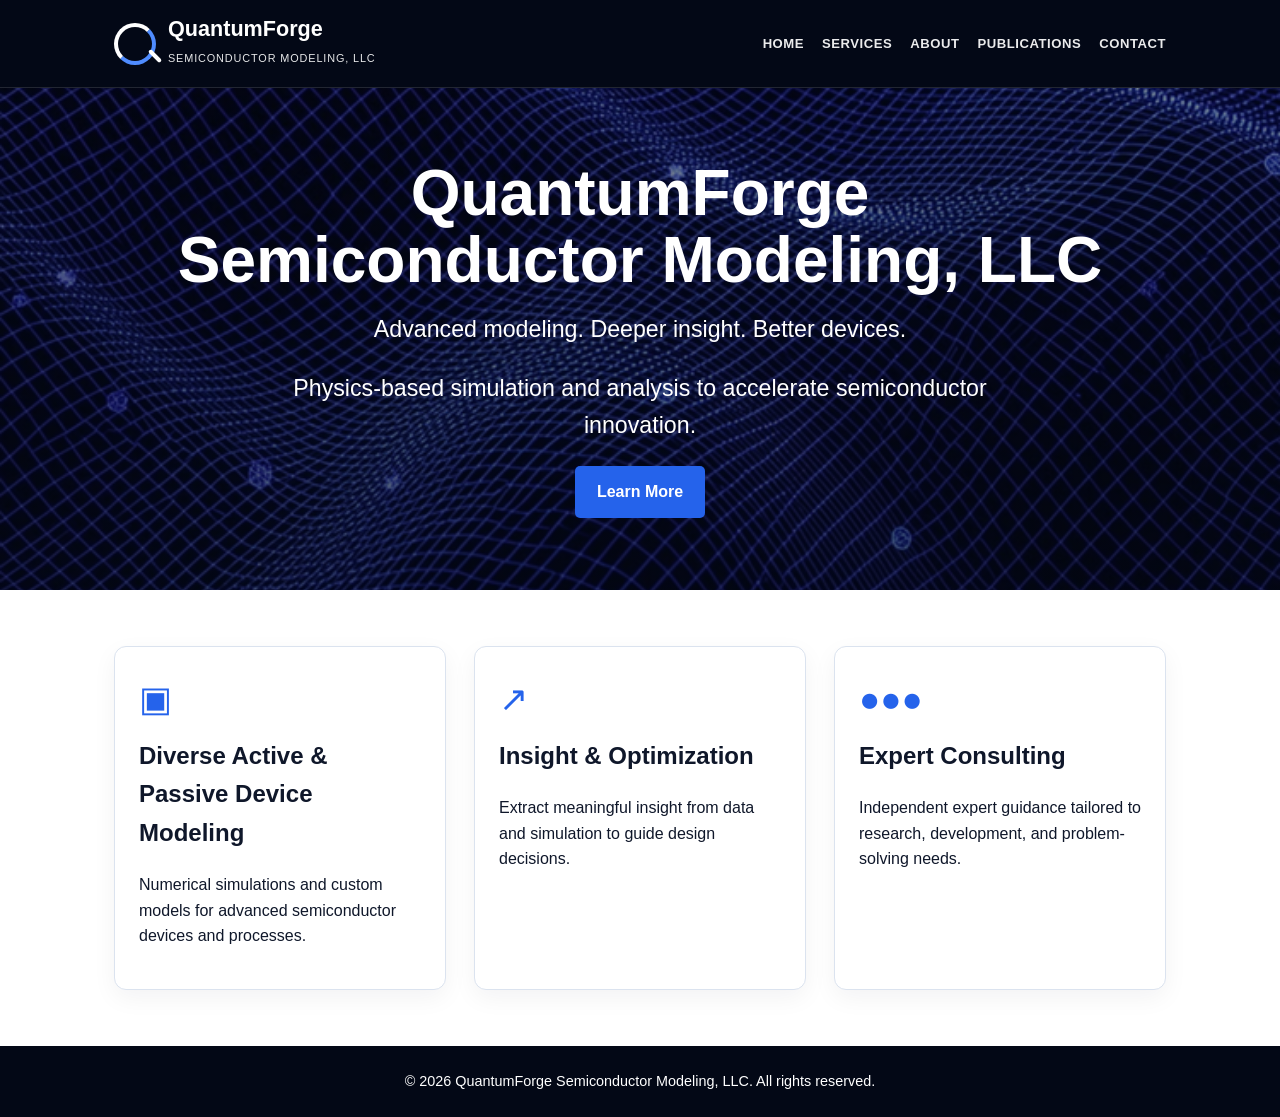
==== index.html @ 7fd4a541 "Add files via upload" ====
<!doctype html>
<html lang="en">
<head>
  <meta charset="utf-8">
  <meta name="viewport" content="width=device-width, initial-scale=1">
  <title>QuantumForge Semiconductor Modeling, LLC</title>
  <meta name="description" content="Advanced semiconductor device modeling, TCAD, and physics-based simulation consulting.">
  <link rel="stylesheet" href="styles.css">
</head>
<body>
  <header class="site-header">
    <div class="header-inner">
      <a class="brand" href="index.html" aria-label="QuantumForge home">
        <span class="logo-mark"></span>
        <span><span class="brand-name">QuantumForge</span><br><span class="brand-subtitle">Semiconductor Modeling, LLC</span></span>
      </a>
      <nav class="nav" aria-label="Main navigation">
        <a href="index.html">Home</a><a href="services.html">Services</a><a href="about.html">About</a><a href="publications.html">Publications</a><a href="contact.html">Contact</a>
      </nav>
    </div>
  </header>

  <section class="hero">
    <div class="hero-inner">
      <h1>QuantumForge<br>Semiconductor Modeling, LLC</h1>
      <p class="lead">Advanced modeling. Deeper insight. Better devices.</p>
      <p class="lead">Physics-based simulation and analysis to accelerate semiconductor innovation.</p>
      <a class="button" href="services.html">Learn More</a>
    </div>
  </section>

  <main>
    <section class="section grid-3">
      <article class="card">
        <div class="icon">▣</div>
        <h2>Diverse Active &amp; Passive Device Modeling</h2>
        <p>Numerical simulations and custom models for advanced semiconductor devices and processes.</p>
      </article>
      <article class="card">
        <div class="icon">↗</div>
        <h2>Insight &amp; Optimization</h2>
        <p>Extract meaningful insight from data and simulation to guide design decisions.</p>
      </article>
      <article class="card">
        <div class="icon">●●●</div>
        <h2>Expert Consulting</h2>
        <p>Independent expert guidance tailored to research, development, and problem-solving needs.</p>
      </article>
    </section>
  </main>

  <footer class="site-footer">
    © 2026 QuantumForge Semiconductor Modeling, LLC. All rights reserved.
  </footer>
</body>
</html>
---- styles.css ----
/* QuantumForge Semiconductor Modeling, LLC website styles
   Simple, static, responsive, no frameworks. Edit colors/text here. */

:root {
  --navy: #030816;
  --navy-2: #071126;
  --blue: #2563eb;
  --blue-2: #4f8cff;
  --ink: #0f172a;
  --muted: #475569;
  --line: #dbe3ef;
  --panel: #ffffff;
  --max-width: 1100px;
}

* { box-sizing: border-box; }

body {
  margin: 0;
  font-family: Arial, Helvetica, sans-serif;
  color: var(--ink);
  background: #f5f7fb;
  line-height: 1.6;
}

a { color: #174ea6; text-decoration: none; }
a:hover { text-decoration: underline; }

.site-header {
  background: var(--navy);
  color: white;
  border-bottom: 1px solid rgba(255,255,255,0.12);
}

.header-inner {
  max-width: var(--max-width);
  margin: 0 auto;
  padding: 18px 24px;
  display: flex;
  align-items: center;
  justify-content: space-between;
  gap: 24px;
}

.brand {
  display: flex;
  align-items: center;
  gap: 12px;
  color: white;
}

.logo-mark {
  width: 42px;
  height: 42px;
  border: 4px solid white;
  border-right-color: var(--blue-2);
  border-bottom-color: var(--blue-2);
  border-radius: 50%;
  position: relative;
  flex: 0 0 auto;
}

.logo-mark::after {
  content: "";
  width: 16px;
  height: 4px;
  background: white;
  position: absolute;
  right: -11px;
  bottom: 3px;
  transform: rotate(45deg);
  border-radius: 2px;
}

.brand-name {
  font-size: 1.35rem;
  font-weight: 700;
  line-height: 1.05;
}

.brand-subtitle {
  font-size: 0.68rem;
  letter-spacing: 0.08em;
  text-transform: uppercase;
  opacity: 0.9;
}

.nav {
  display: flex;
  flex-wrap: wrap;
  justify-content: flex-end;
  gap: 18px;
  font-size: 0.82rem;
  font-weight: 700;
  letter-spacing: 0.04em;
  text-transform: uppercase;
}

.nav a { color: white; opacity: 0.92; }
.nav a:hover { opacity: 1; }

.hero, .page-hero {
  color: white;
  background:
    linear-gradient(rgba(3,8,22,0.45), rgba(3,8,22,0.60)),
    url("assets/quantumforge-background.png") center center / cover no-repeat;
}

.hero-inner {
  max-width: var(--max-width);
  margin: 0 auto;
  min-height: 430px;
  padding: 72px 24px;
  display: flex;
  flex-direction: column;
  justify-content: center;
  align-items: center;
  text-align: center;
}

.hero h1 {
  margin: 0 0 16px;
  font-size: clamp(2.2rem, 5vw, 4.2rem);
  line-height: 1.05;
}

.hero .lead {
  margin: 0 auto 22px;
  max-width: 720px;
  font-size: clamp(1.1rem, 2vw, 1.45rem);
}

.button {
  display: inline-block;
  background: var(--blue);
  color: white;
  padding: 13px 22px;
  border-radius: 5px;
  font-weight: 700;
  border: 0;
  cursor: pointer;
}
.button:hover { background: #1d4ed8; text-decoration: none; }

.page-hero-inner {
  max-width: var(--max-width);
  margin: 0 auto;
  padding: 54px 24px;
}

.page-hero h1 {
  margin: 0;
  font-size: clamp(2rem, 4vw, 3rem);
}

main { background: white; }

.section {
  max-width: var(--max-width);
  margin: 0 auto;
  padding: 56px 24px;
}

.section-narrow { max-width: 850px; }

.grid-3 {
  display: grid;
  grid-template-columns: repeat(3, 1fr);
  gap: 28px;
}

.card {
  border: 1px solid var(--line);
  border-radius: 12px;
  padding: 24px;
  background: var(--panel);
  box-shadow: 0 8px 24px rgba(15,23,42,0.05);
}

.card h2, .card h3 { margin-top: 0; }
.icon {
  font-size: 2.2rem;
  color: var(--blue);
  margin-bottom: 10px;
}

.service-list, .publication-list {
  display: grid;
  gap: 22px;
}

.service-item, .publication-item {
  display: grid;
  grid-template-columns: 58px 1fr;
  gap: 18px;
  align-items: start;
}

.service-item h2, .publication-item h2 {
  margin: 0 0 5px;
  color: #0b4db3;
  font-size: 1.15rem;
}

.badge-icon {
  width: 44px;
  height: 44px;
  border: 2px solid var(--blue);
  color: var(--blue);
  display: grid;
  place-items: center;
  border-radius: 10px;
  font-weight: 700;
}

.two-column {
  display: grid;
  grid-template-columns: 1fr 1fr;
  gap: 44px;
}

ul.clean { padding-left: 1.2rem; }
ul.clean li { margin: 7px 0; }

.contact-details p { margin: 14px 0; }

.form label {
  display: block;
  font-weight: 700;
  margin: 0 0 6px;
}

.form input, .form textarea {
  width: 100%;
  border: 1px solid #cbd5e1;
  border-radius: 4px;
  padding: 11px 12px;
  margin-bottom: 16px;
  font: inherit;
}

.form textarea { min-height: 145px; resize: vertical; }
.form small { color: var(--muted); display: block; margin-top: 10px; }
.honeypot { display: none; }

.thank-you {
  text-align: center;
  padding: 80px 24px;
}
.checkmark {
  width: 90px;
  height: 90px;
  margin: 0 auto 25px;
  border: 6px solid var(--blue);
  border-radius: 50%;
  display: grid;
  place-items: center;
  font-size: 3rem;
  color: var(--blue);
}

.site-footer {
  background: var(--navy);
  color: white;
  text-align: center;
  padding: 24px;
  font-size: 0.9rem;
}

.site-footer a { color: white; }

@media (max-width: 760px) {
  .header-inner {
    align-items: flex-start;
    flex-direction: column;
  }
  .nav {
    justify-content: flex-start;
    gap: 12px 16px;
  }
  .grid-3, .two-column { grid-template-columns: 1fr; }
  .service-item, .publication-item { grid-template-columns: 1fr; }
  .hero-inner { min-height: 360px; padding: 54px 20px; }
}
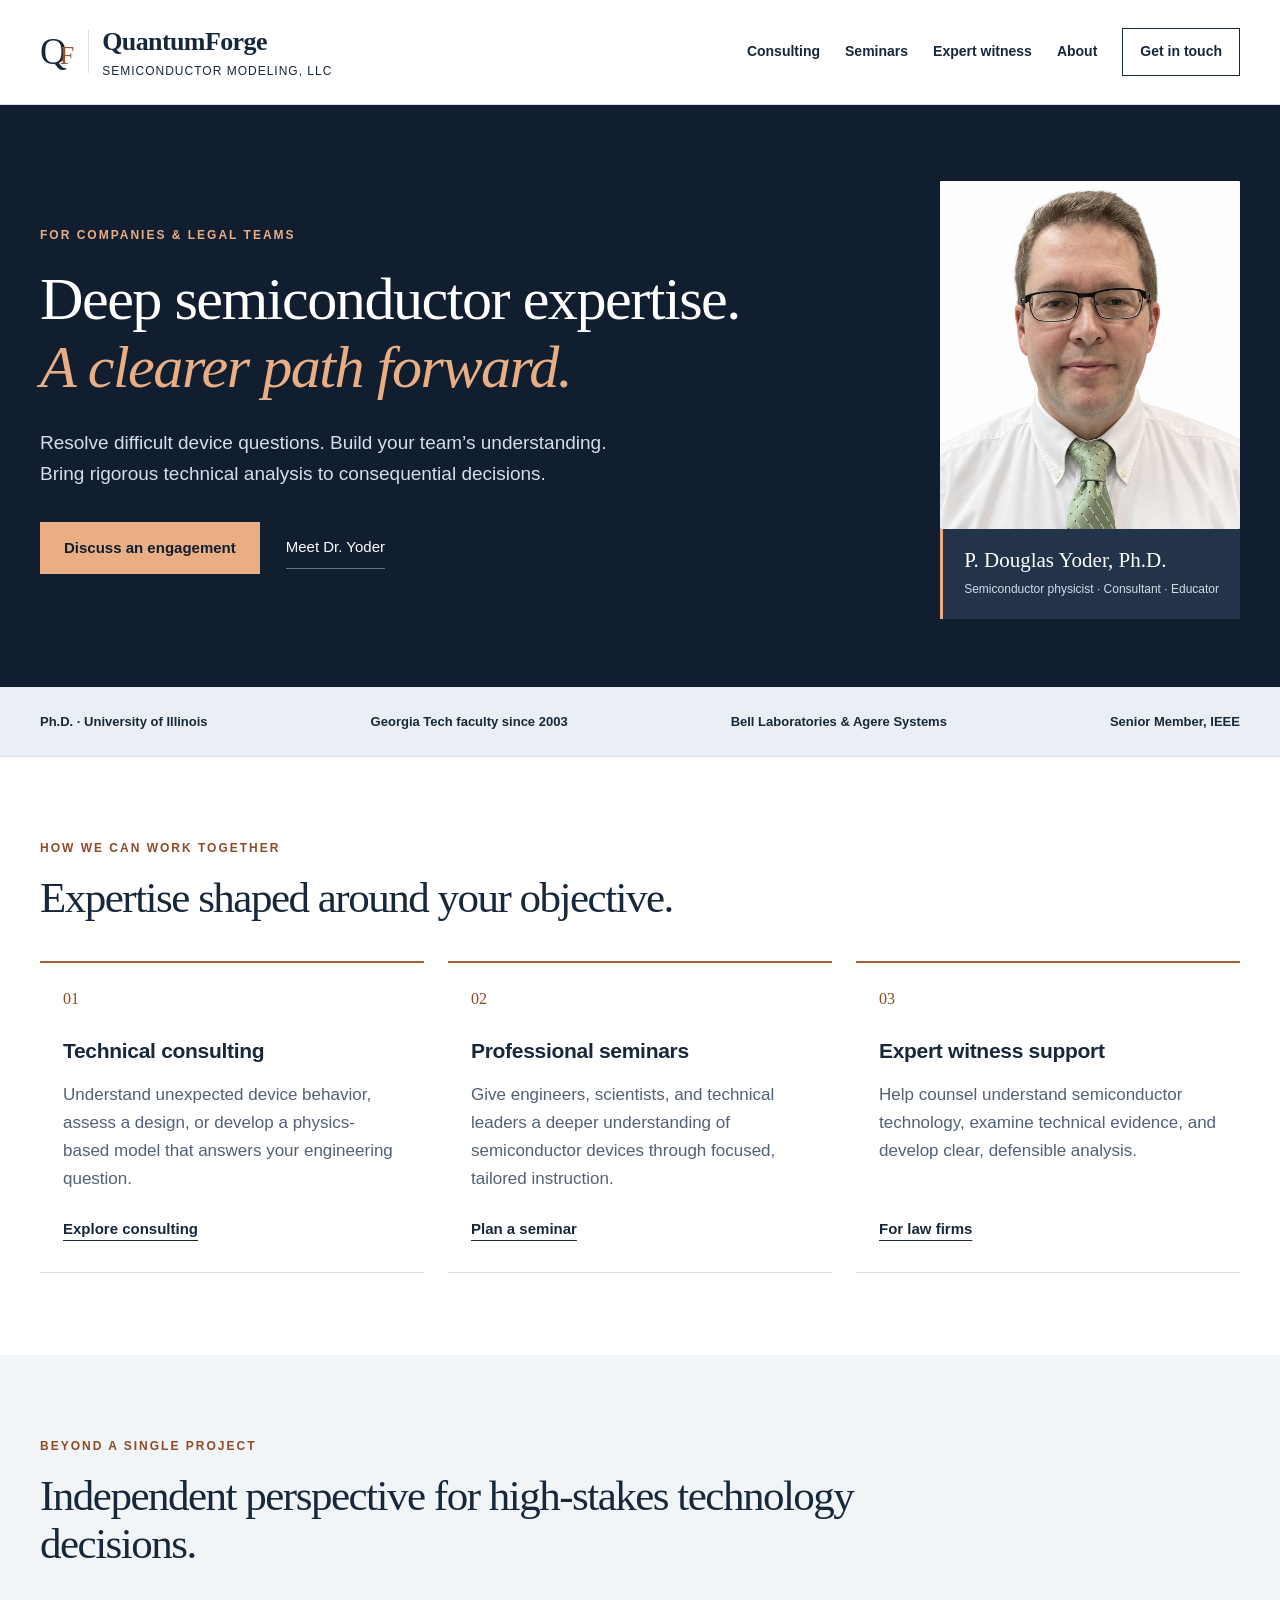
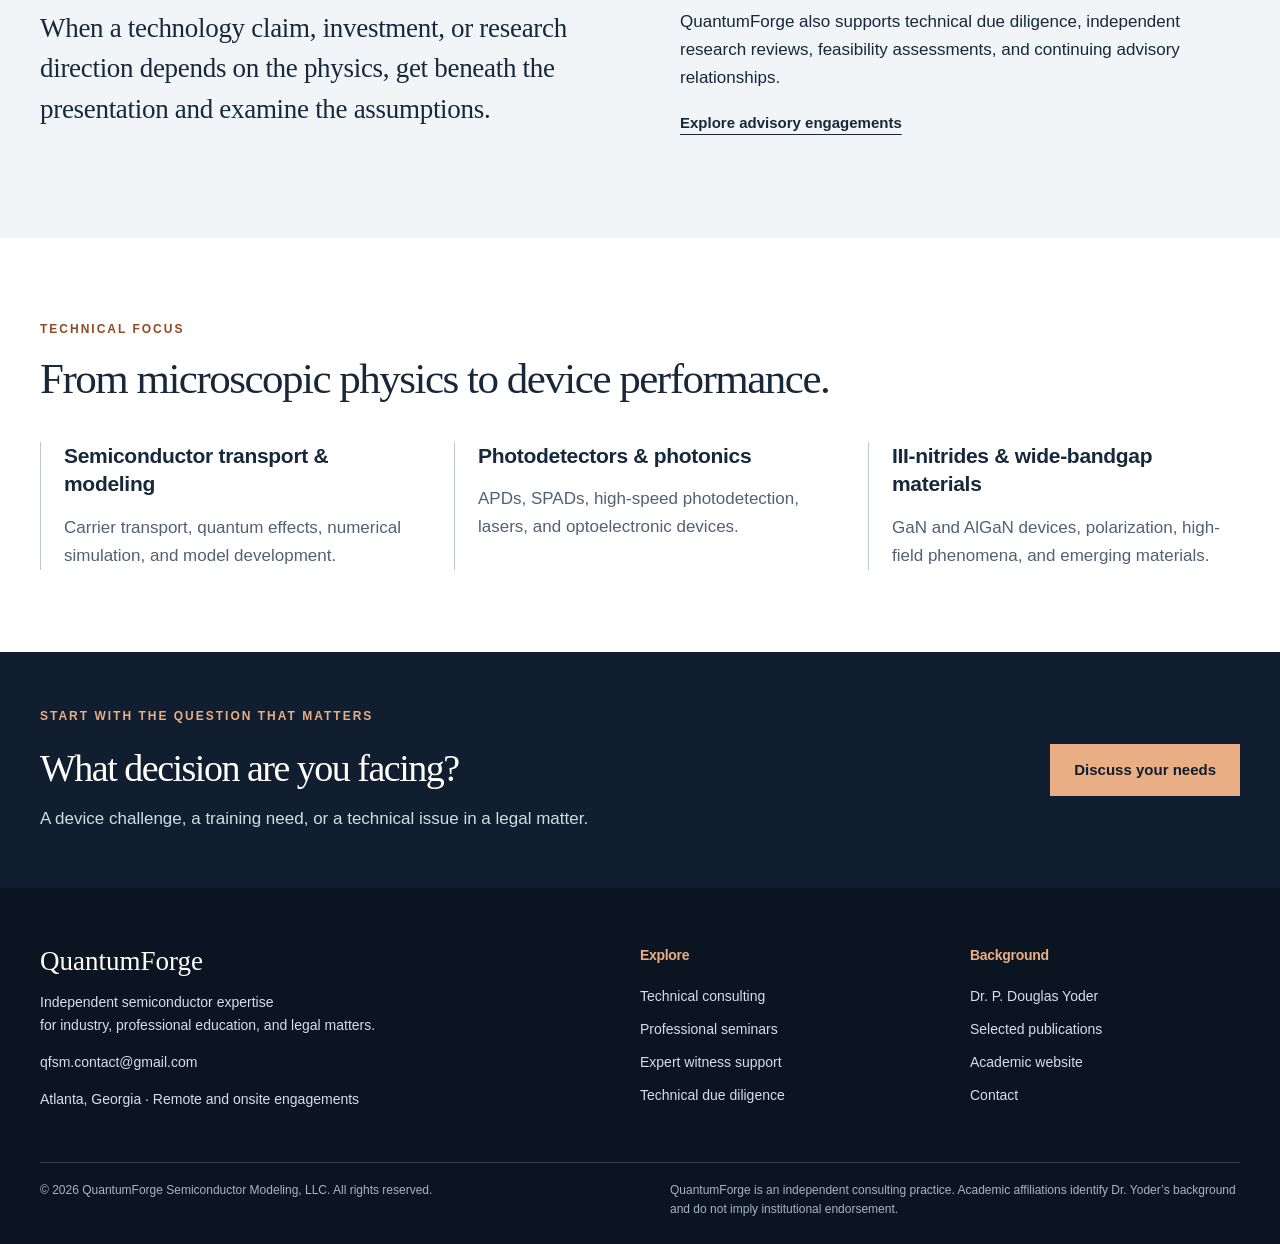
==== commit e552b24a: "Add files via upload" ====
--- a/index.html
+++ b/index.html
@@ -1,56 +1 @@
-<!doctype html>
-<html lang="en">
-<head>
-  <meta charset="utf-8">
-  <meta name="viewport" content="width=device-width, initial-scale=1">
-  <title>QuantumForge Semiconductor Modeling, LLC</title>
-  <meta name="description" content="Advanced semiconductor device modeling, TCAD, and physics-based simulation consulting.">
-  <link rel="stylesheet" href="styles.css">
-</head>
-<body>
-  <header class="site-header">
-    <div class="header-inner">
-      <a class="brand" href="index.html" aria-label="QuantumForge home">
-        <span class="logo-mark"></span>
-        <span><span class="brand-name">QuantumForge</span><br><span class="brand-subtitle">Semiconductor Modeling, LLC</span></span>
-      </a>
-      <nav class="nav" aria-label="Main navigation">
-        <a href="index.html">Home</a><a href="services.html">Services</a><a href="about.html">About</a><a href="publications.html">Publications</a><a href="contact.html">Contact</a>
-      </nav>
-    </div>
-  </header>
-
-  <section class="hero">
-    <div class="hero-inner">
-      <h1>QuantumForge<br>Semiconductor Modeling, LLC</h1>
-      <p class="lead">Advanced modeling. Deeper insight. Better devices.</p>
-      <p class="lead">Physics-based simulation and analysis to accelerate semiconductor innovation.</p>
-      <a class="button" href="services.html">Learn More</a>
-    </div>
-  </section>
-
-  <main>
-    <section class="section grid-3">
-      <article class="card">
-        <div class="icon">▣</div>
-        <h2>Diverse Active &amp; Passive Device Modeling</h2>
-        <p>Numerical simulations and custom models for advanced semiconductor devices and processes.</p>
-      </article>
-      <article class="card">
-        <div class="icon">↗</div>
-        <h2>Insight &amp; Optimization</h2>
-        <p>Extract meaningful insight from data and simulation to guide design decisions.</p>
-      </article>
-      <article class="card">
-        <div class="icon">●●●</div>
-        <h2>Expert Consulting</h2>
-        <p>Independent expert guidance tailored to research, development, and problem-solving needs.</p>
-      </article>
-    </section>
-  </main>
-
-  <footer class="site-footer">
-    © 2026 QuantumForge Semiconductor Modeling, LLC. All rights reserved.
-  </footer>
-</body>
-</html>
+<!doctype html><html lang="en"><head><meta charset="utf-8"><meta name="viewport" content="width=device-width,initial-scale=1"><title>Semiconductor Consulting, Seminars & Expert Witness Support | QuantumForge</title><meta name="description" content="Independent semiconductor consulting, professional seminars, technical due diligence, and expert witness support with Dr. P. Douglas Yoder."><link rel="canonical" href="https://quantumforgesemi.com/"><link rel="icon" href="assets/favicon.svg" type="image/svg+xml"><link rel="stylesheet" href="styles.css"><script src="site.js" defer></script></head><body><a class="skip" href="#main">Skip to content</a><header><div class="wrap header-inner"><a class="brand" href="index.html"><span class="mark">Q<span>F</span></span><span><strong>QuantumForge</strong><small>Semiconductor Modeling, LLC</small></span></a><button class="menu-button" aria-expanded="false" aria-controls="main-nav">Menu</button><nav id="main-nav" aria-label="Main navigation"><a href="services.html">Consulting</a><a href="seminars.html">Seminars</a><a href="expert-witness.html">Expert witness</a><a href="about.html">About</a><a class="nav-contact" href="contact.html">Get in touch</a></nav></div></header><main id="main"><section class="hero"><div class="wrap hero-grid"><div><p class="eyebrow">For companies & legal teams</p><h1>Deep semiconductor expertise.<br><em>A clearer path forward.</em></h1><p class="lead">Resolve difficult device questions. Build your team’s understanding. Bring rigorous technical analysis to consequential decisions.</p><div class="actions"><a class="button" href="contact.html">Discuss an engagement</a><a class="secondary" href="about.html">Meet Dr. Yoder</a></div></div><figure class="portrait"><img src="assets/doug-yoder.jpg" alt="Dr. P. Douglas Yoder" width="1154" height="1363"><figcaption><strong>P. Douglas Yoder, Ph.D.</strong><span>Semiconductor physicist · Consultant · Educator</span></figcaption></figure></div></section><div class="credential-strip"><div class="wrap"><span>Ph.D. · University of Illinois</span><span>Georgia Tech faculty since 2003</span><span>Bell Laboratories & Agere Systems</span><span>Senior Member, IEEE</span></div></div><section class="section "><div class="wrap"><div class="section-heading"><p class="eyebrow">How we can work together</p><h2>Expertise shaped around your objective.</h2></div><div class="cards"><article class="card"><span class="number">01</span><h3>Technical consulting</h3><p>Understand unexpected device behavior, assess a design, or develop a physics-based model that answers your engineering question.</p><a class="text-link" href="services.html">Explore consulting</a></article><article class="card"><span class="number">02</span><h3>Professional seminars</h3><p>Give engineers, scientists, and technical leaders a deeper understanding of semiconductor devices through focused, tailored instruction.</p><a class="text-link" href="seminars.html">Plan a seminar</a></article><article class="card"><span class="number">03</span><h3>Expert witness support</h3><p>Help counsel understand semiconductor technology, examine technical evidence, and develop clear, defensible analysis.</p><a class="text-link" href="expert-witness.html">For law firms</a></article></div></div></section><section class="section tinted"><div class="wrap"><div class="section-heading"><p class="eyebrow">Beyond a single project</p><h2>Independent perspective for high-stakes technology decisions.</h2></div><div class="split"><p class="large-copy">When a technology claim, investment, or research direction depends on the physics, get beneath the presentation and examine the assumptions.</p><div><p>QuantumForge also supports technical due diligence, independent research reviews, feasibility assessments, and continuing advisory relationships.</p><a class="text-link" href="advisory.html">Explore advisory engagements</a></div></div></div></section><section class="section "><div class="wrap"><div class="section-heading"><p class="eyebrow">Technical focus</p><h2>From microscopic physics to device performance.</h2></div><div class="expertise-grid"><div><h3>Semiconductor transport & modeling</h3><p>Carrier transport, quantum effects, numerical simulation, and model development.</p></div><div><h3>Photodetectors & photonics</h3><p>APDs, SPADs, high-speed photodetection, lasers, and optoelectronic devices.</p></div><div><h3>III-nitrides & wide-bandgap materials</h3><p>GaN and AlGaN devices, polarization, high-field phenomena, and emerging materials.</p></div></div></div></section><section class="cta"><div class="wrap cta-inner"><div><p class="eyebrow">Start with the question that matters</p><h2>What decision are you facing?</h2><p>A device challenge, a training need, or a technical issue in a legal matter.</p></div><a class="button" href="contact.html">Discuss your needs</a></div></section></main><footer><div class="wrap footer-grid"><div><a class="brand footer-brand" href="index.html">QuantumForge</a><p>Independent semiconductor expertise<br>for industry, professional education, and legal matters.</p><a href="mailto:qfsm.contact@gmail.com">qfsm.contact@gmail.com</a><p>Atlanta, Georgia · Remote and onsite engagements</p></div><div><h3>Explore</h3><a href="services.html">Technical consulting</a><a href="seminars.html">Professional seminars</a><a href="expert-witness.html">Expert witness support</a><a href="advisory.html">Technical due diligence</a></div><div><h3>Background</h3><a href="about.html">Dr. P. Douglas Yoder</a><a href="publications.html">Selected publications</a><a href="https://yoder.ece.gatech.edu/">Academic website</a><a href="contact.html">Contact</a></div></div><div class="wrap fineprint"><p>© 2026 QuantumForge Semiconductor Modeling, LLC. All rights reserved.</p><p>QuantumForge is an independent consulting practice. Academic affiliations identify Dr. Yoder’s background and do not imply institutional endorsement.</p></div></footer></body></html>
--- a/styles.css
+++ b/styles.css
@@ -1,284 +1 @@
-/* QuantumForge Semiconductor Modeling, LLC website styles
-   Simple, static, responsive, no frameworks. Edit colors/text here. */
-
-:root {
-  --navy: #030816;
-  --navy-2: #071126;
-  --blue: #2563eb;
-  --blue-2: #4f8cff;
-  --ink: #0f172a;
-  --muted: #475569;
-  --line: #dbe3ef;
-  --panel: #ffffff;
-  --max-width: 1100px;
-}
-
-* { box-sizing: border-box; }
-
-body {
-  margin: 0;
-  font-family: Arial, Helvetica, sans-serif;
-  color: var(--ink);
-  background: #f5f7fb;
-  line-height: 1.6;
-}
-
-a { color: #174ea6; text-decoration: none; }
-a:hover { text-decoration: underline; }
-
-.site-header {
-  background: var(--navy);
-  color: white;
-  border-bottom: 1px solid rgba(255,255,255,0.12);
-}
-
-.header-inner {
-  max-width: var(--max-width);
-  margin: 0 auto;
-  padding: 18px 24px;
-  display: flex;
-  align-items: center;
-  justify-content: space-between;
-  gap: 24px;
-}
-
-.brand {
-  display: flex;
-  align-items: center;
-  gap: 12px;
-  color: white;
-}
-
-.logo-mark {
-  width: 42px;
-  height: 42px;
-  border: 4px solid white;
-  border-right-color: var(--blue-2);
-  border-bottom-color: var(--blue-2);
-  border-radius: 50%;
-  position: relative;
-  flex: 0 0 auto;
-}
-
-.logo-mark::after {
-  content: "";
-  width: 16px;
-  height: 4px;
-  background: white;
-  position: absolute;
-  right: -11px;
-  bottom: 3px;
-  transform: rotate(45deg);
-  border-radius: 2px;
-}
-
-.brand-name {
-  font-size: 1.35rem;
-  font-weight: 700;
-  line-height: 1.05;
-}
-
-.brand-subtitle {
-  font-size: 0.68rem;
-  letter-spacing: 0.08em;
-  text-transform: uppercase;
-  opacity: 0.9;
-}
-
-.nav {
-  display: flex;
-  flex-wrap: wrap;
-  justify-content: flex-end;
-  gap: 18px;
-  font-size: 0.82rem;
-  font-weight: 700;
-  letter-spacing: 0.04em;
-  text-transform: uppercase;
-}
-
-.nav a { color: white; opacity: 0.92; }
-.nav a:hover { opacity: 1; }
-
-.hero, .page-hero {
-  color: white;
-  background:
-    linear-gradient(rgba(3,8,22,0.45), rgba(3,8,22,0.60)),
-    url("assets/quantumforge-background.png") center center / cover no-repeat;
-}
-
-.hero-inner {
-  max-width: var(--max-width);
-  margin: 0 auto;
-  min-height: 430px;
-  padding: 72px 24px;
-  display: flex;
-  flex-direction: column;
-  justify-content: center;
-  align-items: center;
-  text-align: center;
-}
-
-.hero h1 {
-  margin: 0 0 16px;
-  font-size: clamp(2.2rem, 5vw, 4.2rem);
-  line-height: 1.05;
-}
-
-.hero .lead {
-  margin: 0 auto 22px;
-  max-width: 720px;
-  font-size: clamp(1.1rem, 2vw, 1.45rem);
-}
-
-.button {
-  display: inline-block;
-  background: var(--blue);
-  color: white;
-  padding: 13px 22px;
-  border-radius: 5px;
-  font-weight: 700;
-  border: 0;
-  cursor: pointer;
-}
-.button:hover { background: #1d4ed8; text-decoration: none; }
-
-.page-hero-inner {
-  max-width: var(--max-width);
-  margin: 0 auto;
-  padding: 54px 24px;
-}
-
-.page-hero h1 {
-  margin: 0;
-  font-size: clamp(2rem, 4vw, 3rem);
-}
-
-main { background: white; }
-
-.section {
-  max-width: var(--max-width);
-  margin: 0 auto;
-  padding: 56px 24px;
-}
-
-.section-narrow { max-width: 850px; }
-
-.grid-3 {
-  display: grid;
-  grid-template-columns: repeat(3, 1fr);
-  gap: 28px;
-}
-
-.card {
-  border: 1px solid var(--line);
-  border-radius: 12px;
-  padding: 24px;
-  background: var(--panel);
-  box-shadow: 0 8px 24px rgba(15,23,42,0.05);
-}
-
-.card h2, .card h3 { margin-top: 0; }
-.icon {
-  font-size: 2.2rem;
-  color: var(--blue);
-  margin-bottom: 10px;
-}
-
-.service-list, .publication-list {
-  display: grid;
-  gap: 22px;
-}
-
-.service-item, .publication-item {
-  display: grid;
-  grid-template-columns: 58px 1fr;
-  gap: 18px;
-  align-items: start;
-}
-
-.service-item h2, .publication-item h2 {
-  margin: 0 0 5px;
-  color: #0b4db3;
-  font-size: 1.15rem;
-}
-
-.badge-icon {
-  width: 44px;
-  height: 44px;
-  border: 2px solid var(--blue);
-  color: var(--blue);
-  display: grid;
-  place-items: center;
-  border-radius: 10px;
-  font-weight: 700;
-}
-
-.two-column {
-  display: grid;
-  grid-template-columns: 1fr 1fr;
-  gap: 44px;
-}
-
-ul.clean { padding-left: 1.2rem; }
-ul.clean li { margin: 7px 0; }
-
-.contact-details p { margin: 14px 0; }
-
-.form label {
-  display: block;
-  font-weight: 700;
-  margin: 0 0 6px;
-}
-
-.form input, .form textarea {
-  width: 100%;
-  border: 1px solid #cbd5e1;
-  border-radius: 4px;
-  padding: 11px 12px;
-  margin-bottom: 16px;
-  font: inherit;
-}
-
-.form textarea { min-height: 145px; resize: vertical; }
-.form small { color: var(--muted); display: block; margin-top: 10px; }
-.honeypot { display: none; }
-
-.thank-you {
-  text-align: center;
-  padding: 80px 24px;
-}
-.checkmark {
-  width: 90px;
-  height: 90px;
-  margin: 0 auto 25px;
-  border: 6px solid var(--blue);
-  border-radius: 50%;
-  display: grid;
-  place-items: center;
-  font-size: 3rem;
-  color: var(--blue);
-}
-
-.site-footer {
-  background: var(--navy);
-  color: white;
-  text-align: center;
-  padding: 24px;
-  font-size: 0.9rem;
-}
-
-.site-footer a { color: white; }
-
-@media (max-width: 760px) {
-  .header-inner {
-    align-items: flex-start;
-    flex-direction: column;
-  }
-  .nav {
-    justify-content: flex-start;
-    gap: 12px 16px;
-  }
-  .grid-3, .two-column { grid-template-columns: 1fr; }
-  .service-item, .publication-item { grid-template-columns: 1fr; }
-  .hero-inner { min-height: 360px; padding: 54px 20px; }
-}
+:root{--navy:#101e30;--ink:#17283b;--muted:#526174;--copper:#e9ae83;--line:#d8dfe6;--pale:#f1f5f8;--white:#fff}*{box-sizing:border-box}html{scroll-behavior:smooth}body{margin:0;color:var(--ink);background:white;font-family:Arial,Helvetica,sans-serif;font-size:17px;line-height:1.65}a{color:inherit;text-decoration:none}a:hover{text-decoration:underline;text-underline-offset:5px}button,input,select,textarea{font:inherit}button,a,input,select,textarea{outline-offset:5px}:focus-visible{outline:3px solid #a95c2d}.wrap{width:min(1200px,calc(100% - 80px));margin:auto}.skip{position:fixed;top:-100px;background:white;padding:12px;z-index:10}.skip:focus{top:0}header{background:white;border-bottom:1px solid var(--line)}.header-inner{display:flex;align-items:center;justify-content:space-between;min-height:104px;gap:25px}.brand{display:flex;align-items:center;gap:13px;line-height:1.3}.brand strong{font-family:Georgia,serif;font-size:26px;letter-spacing:-.6px}.brand small{display:block;font-size:12px;letter-spacing:1px;margin-top:5px;text-transform:uppercase}.mark{font:37px Georgia,serif;border-right:1px solid var(--line);padding-right:14px;color:var(--ink)}.mark span{color:#9a532b;font-size:26px;margin-left:-7px}nav{display:flex;align-items:center;gap:25px;font-size:14px;font-weight:600}nav a[aria-current]{text-decoration:underline;text-underline-offset:8px}.nav-contact{padding:11px 17px;border:1px solid var(--ink)}.menu-button{display:none}.hero{background:var(--navy);color:white;padding:76px 0 68px;position:relative}.hero-grid{display:grid;grid-template-columns:minmax(0,1.65fr) minmax(0,1fr);align-items:center;gap:75px}.eyebrow{font-size:12px;font-weight:700;text-transform:uppercase;letter-spacing:2px;margin:0 0 20px;color:#8f4b26}.hero .eyebrow,.cta .eyebrow{color:var(--copper)}h1,h2{font-family:Georgia,'Times New Roman',serif;font-weight:400;line-height:1.12;letter-spacing:-1.5px;margin:0}h1{font-size:clamp(42px,4.7vw,64px)}h1 em{color:var(--copper);font-weight:400}h2{font-size:clamp(32px,3.4vw,43px);max-width:850px}h3{font-size:21px;line-height:1.35;letter-spacing:-.3px;margin:0 0 15px}.lead{color:#d5dfe9;font-size:19px;line-height:1.65;max-width:610px;margin:27px 0 32px}.actions{display:flex;align-items:center;gap:26px;flex-wrap:wrap}.button{display:inline-block;border:1px solid transparent;background:var(--copper);color:var(--navy);padding:14px 23px;font-size:15px;font-weight:700;cursor:pointer;text-align:center;line-height:1.5}.button:hover{background:#f6c6a3;text-decoration:none}.button.dark{background:var(--navy);color:white}.button.dark:hover{background:#284361}.secondary{font-size:15px;color:white;border-bottom:1px solid #647484;padding:8px 0}.portrait{margin:0;position:relative;max-width:330px;justify-self:end}.portrait img{display:block;width:100%;height:348px;object-fit:cover;object-position:center 22%;filter:saturate(.7);border-radius:1px}.portrait figcaption{background:#22334a;padding:19px 21px;border-left:3px solid var(--copper)}.portrait strong{font:21px Georgia,serif;display:block}.portrait figcaption span{display:block;font-size:12px;margin-top:7px;color:#d2dce6}.hero-note{border-left:1px solid #475468;padding:20px 0 20px 35px}.hero-note p{font:31px/1.4 Georgia,serif;margin:25px 0}.hero-note>span:last-child{display:block;font-size:13px;color:#b6c3d2;max-width:230px}.credential-strip{background:#e9eff4;border-bottom:1px solid var(--line)}.credential-strip .wrap{display:flex;justify-content:space-between;gap:20px;padding:24px 0;font-size:13px;font-weight:600}.section{padding:82px 0}.section-heading{margin-bottom:39px}.section-heading .eyebrow{margin-bottom:15px}.tinted{background:var(--pale)}.cards{display:grid;grid-template-columns:repeat(3,1fr);gap:24px}.card{border-top:2px solid #a96137;border-bottom:1px solid var(--line);padding:27px 23px 31px;background:white;display:flex;flex-direction:column}.number{font:16px Georgia,serif;color:#8d4b26;margin-bottom:29px}.card p{color:var(--muted);margin:0 0 24px}.card .text-link{margin-top:auto}.text-link{font-size:15px;font-weight:700;text-decoration:underline;text-underline-offset:6px}.split{display:grid;grid-template-columns:1fr 1fr;gap:80px}.split p:first-child{margin-top:0}.large-copy{font:27px/1.5 Georgia,serif;letter-spacing:-.3px}.expertise-grid{display:grid;grid-template-columns:repeat(3,1fr);gap:42px}.expertise-grid>div{border-left:1px solid #bdc9d4;padding-left:23px}.expertise-grid p{color:var(--muted);margin:0}.cta{background:var(--navy);color:white;padding:55px 0}.cta-inner{display:flex;align-items:center;justify-content:space-between;gap:35px}.cta h2{font-size:38px}.cta p:not(.eyebrow){color:#d1dce7;margin:16px 0 0}.cta .button{flex-shrink:0}.note,.form-note{font-size:14px;color:var(--muted);margin:28px 0 0;line-height:1.6}li{padding-left:5px;margin-bottom:13px}ul{padding-left:20px}.steps{list-style:none;padding:0;display:grid;grid-template-columns:repeat(3,1fr);gap:40px;counter-reset:steps}.steps li{border-top:1px solid var(--line);padding:20px 0;counter-increment:steps}.steps li:before{content:'0' counter(steps);display:block;color:#8d4b26;font:24px Georgia,serif;margin-bottom:15px}.steps strong{font-size:20px}.steps p{color:var(--muted)}dt{font-weight:700;margin-top:21px}dd{margin:5px 0 0;color:var(--muted)}.inquiry{display:flex;justify-content:space-between;align-items:center;gap:50px}.inquiry p{max-width:730px;margin:0}.inquiry .button{flex-shrink:0}.publications article{display:grid;grid-template-columns:200px 1fr;gap:0 35px;padding:30px 0;border-top:1px solid var(--line)}.publications .eyebrow{grid-row:span 2;margin:3px 0}.publications h3{font:23px/1.45 Georgia,serif;margin:0}.publications article>p:last-child{grid-column:2;color:var(--muted);font-size:15px;margin:12px 0 0}.publications{margin-bottom:32px}.contact-grid{display:grid;grid-template-columns:1fr 1.2fr;gap:80px}.contact-details{border-top:2px solid #a96137;padding-top:25px}.email{display:block;font-size:20px;text-decoration:underline;overflow-wrap:anywhere}form{padding:32px;background:var(--pale)}label{font-size:15px;font-weight:700;display:block;margin:0 0 8px}input,select,textarea{border:1px solid #acbac9;background:white;border-radius:0;padding:11px 12px;width:100%;margin-bottom:22px;color:var(--ink)}textarea{resize:vertical}.form-note{margin:0 0 22px}#email-status{margin-top:18px;margin-bottom:0}footer{background:#0b1522;color:#d5deea;padding:58px 0 24px;font-size:14px}.footer-grid{display:grid;grid-template-columns:2fr 1fr 1fr;gap:60px}.footer-brand{font:27px Georgia,serif;color:white}.footer-grid h3{font-size:14px;color:var(--copper);margin:0 0 20px}.footer-grid>div:not(:first-child) a{display:block;margin-bottom:10px}.fineprint{border-top:1px solid #354256;margin-top:36px;padding-top:18px;display:grid;grid-template-columns:1fr 1fr;gap:60px;font-size:12px;color:#a6b4c5}.fineprint p{margin:0}@media(min-width:1500px){.hero{padding:92px 0}}@media(max-width:1050px){.wrap{width:calc(100% - 48px)}nav{gap:15px;font-size:13px}.brand strong{font-size:23px}.brand small{font-size:10px}.hero-grid{gap:40px}.hero h1{font-size:46px}.split,.contact-grid{gap:40px}.credential-strip .wrap{flex-wrap:wrap;justify-content:center}.portrait img{height:330px}}@media(max-width:760px){.wrap{width:calc(100% - 40px)}.header-inner{min-height:86px;flex-wrap:wrap;gap:0;padding:18px 0}.brand strong{font-size:23px}.menu-button{display:block;background:white;border:1px solid var(--line);padding:8px 12px;font-size:14px}nav{display:none;width:100%;padding:24px 0 6px;align-items:stretch;flex-direction:column;font-size:16px;gap:18px}nav.open{display:flex}.nav-contact{align-self:flex-start}.hero{padding:50px 0}.hero-grid{grid-template-columns:1fr;gap:40px}.hero h1{font-size:43px}.lead{font-size:18px}.portrait{justify-self:start;max-width:300px}.portrait img{height:310px}.hero-note{padding:16px 0 16px 24px}.hero-note p{font-size:26px}.credential-strip .wrap{display:grid;grid-template-columns:1fr 1fr;gap:15px;font-size:12px;padding:23px 0}.section{padding:55px 0}.cards,.split,.expertise-grid,.steps,.contact-grid{grid-template-columns:1fr;gap:28px}.card{padding:22px}.number{margin-bottom:18px}.section-heading{margin-bottom:30px}.large-copy{font-size:25px}.cta-inner,.inquiry{align-items:flex-start;flex-direction:column;gap:28px}.cta h2{font-size:33px}.footer-grid{grid-template-columns:1fr 1fr;gap:30px}.footer-grid>div:first-child{grid-column:span 2}.fineprint{grid-template-columns:1fr;gap:15px}.publications article{grid-template-columns:1fr;gap:12px}.publications .eyebrow{grid-row:auto}.publications article>p:last-child{grid-column:1;margin:0}form{padding:23px}.actions{gap:20px}.eyebrow{letter-spacing:1.5px}}@media(prefers-reduced-motion:reduce){html{scroll-behavior:auto}}@media print{header,footer,.cta,.actions,.menu-button{display:none}.hero{background:white;color:var(--ink);padding:25px 0}.hero em,.hero .eyebrow{color:#7d462a}.lead{color:var(--ink)}.section{padding:25px 0}.wrap{width:100%}.card{break-inside:avoid}.hero-note{display:none}}
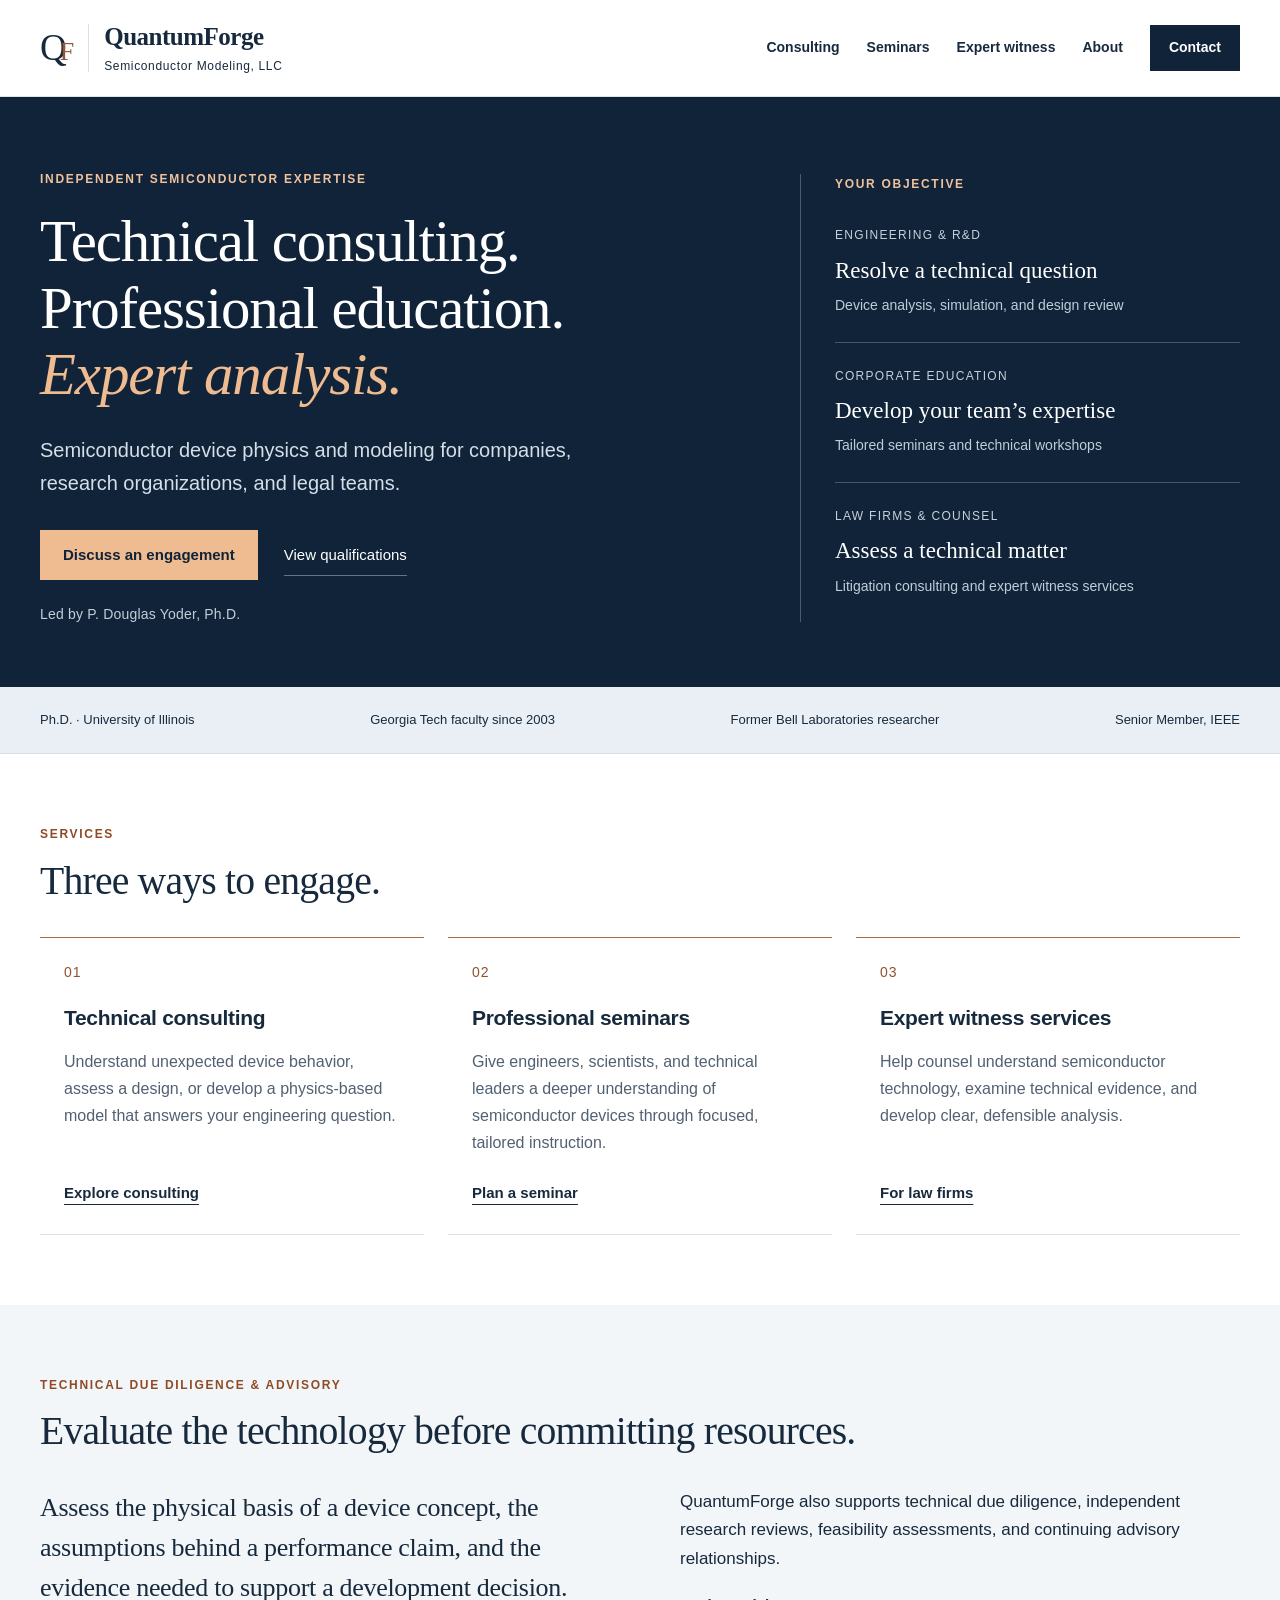
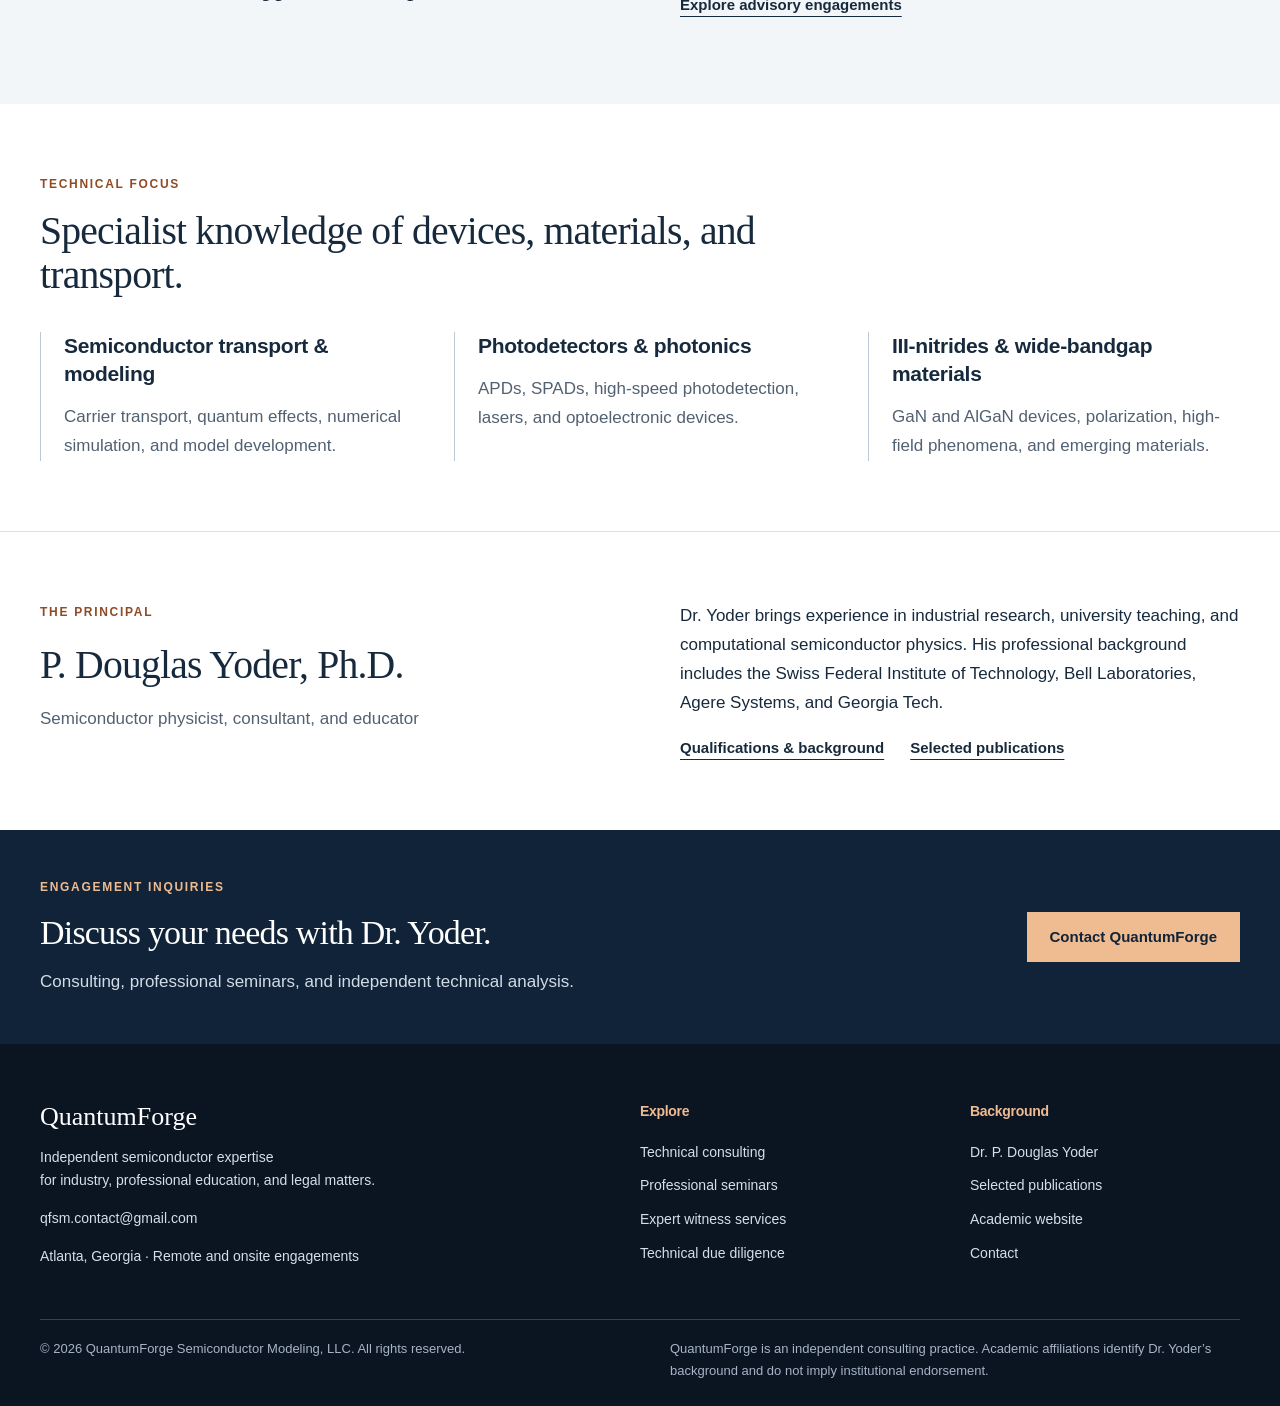
==== commit 44a3621b: "Add files via upload" ====
--- a/index.html
+++ b/index.html
@@ -1 +1 @@
-<!doctype html><html lang="en"><head><meta charset="utf-8"><meta name="viewport" content="width=device-width,initial-scale=1"><title>Semiconductor Consulting, Seminars & Expert Witness Support | QuantumForge</title><meta name="description" content="Independent semiconductor consulting, professional seminars, technical due diligence, and expert witness support with Dr. P. Douglas Yoder."><link rel="canonical" href="https://quantumforgesemi.com/"><link rel="icon" href="assets/favicon.svg" type="image/svg+xml"><link rel="stylesheet" href="styles.css"><script src="site.js" defer></script></head><body><a class="skip" href="#main">Skip to content</a><header><div class="wrap header-inner"><a class="brand" href="index.html"><span class="mark">Q<span>F</span></span><span><strong>QuantumForge</strong><small>Semiconductor Modeling, LLC</small></span></a><button class="menu-button" aria-expanded="false" aria-controls="main-nav">Menu</button><nav id="main-nav" aria-label="Main navigation"><a href="services.html">Consulting</a><a href="seminars.html">Seminars</a><a href="expert-witness.html">Expert witness</a><a href="about.html">About</a><a class="nav-contact" href="contact.html">Get in touch</a></nav></div></header><main id="main"><section class="hero"><div class="wrap hero-grid"><div><p class="eyebrow">For companies & legal teams</p><h1>Deep semiconductor expertise.<br><em>A clearer path forward.</em></h1><p class="lead">Resolve difficult device questions. Build your team’s understanding. Bring rigorous technical analysis to consequential decisions.</p><div class="actions"><a class="button" href="contact.html">Discuss an engagement</a><a class="secondary" href="about.html">Meet Dr. Yoder</a></div></div><figure class="portrait"><img src="assets/doug-yoder.jpg" alt="Dr. P. Douglas Yoder" width="1154" height="1363"><figcaption><strong>P. Douglas Yoder, Ph.D.</strong><span>Semiconductor physicist · Consultant · Educator</span></figcaption></figure></div></section><div class="credential-strip"><div class="wrap"><span>Ph.D. · University of Illinois</span><span>Georgia Tech faculty since 2003</span><span>Bell Laboratories & Agere Systems</span><span>Senior Member, IEEE</span></div></div><section class="section "><div class="wrap"><div class="section-heading"><p class="eyebrow">How we can work together</p><h2>Expertise shaped around your objective.</h2></div><div class="cards"><article class="card"><span class="number">01</span><h3>Technical consulting</h3><p>Understand unexpected device behavior, assess a design, or develop a physics-based model that answers your engineering question.</p><a class="text-link" href="services.html">Explore consulting</a></article><article class="card"><span class="number">02</span><h3>Professional seminars</h3><p>Give engineers, scientists, and technical leaders a deeper understanding of semiconductor devices through focused, tailored instruction.</p><a class="text-link" href="seminars.html">Plan a seminar</a></article><article class="card"><span class="number">03</span><h3>Expert witness support</h3><p>Help counsel understand semiconductor technology, examine technical evidence, and develop clear, defensible analysis.</p><a class="text-link" href="expert-witness.html">For law firms</a></article></div></div></section><section class="section tinted"><div class="wrap"><div class="section-heading"><p class="eyebrow">Beyond a single project</p><h2>Independent perspective for high-stakes technology decisions.</h2></div><div class="split"><p class="large-copy">When a technology claim, investment, or research direction depends on the physics, get beneath the presentation and examine the assumptions.</p><div><p>QuantumForge also supports technical due diligence, independent research reviews, feasibility assessments, and continuing advisory relationships.</p><a class="text-link" href="advisory.html">Explore advisory engagements</a></div></div></div></section><section class="section "><div class="wrap"><div class="section-heading"><p class="eyebrow">Technical focus</p><h2>From microscopic physics to device performance.</h2></div><div class="expertise-grid"><div><h3>Semiconductor transport & modeling</h3><p>Carrier transport, quantum effects, numerical simulation, and model development.</p></div><div><h3>Photodetectors & photonics</h3><p>APDs, SPADs, high-speed photodetection, lasers, and optoelectronic devices.</p></div><div><h3>III-nitrides & wide-bandgap materials</h3><p>GaN and AlGaN devices, polarization, high-field phenomena, and emerging materials.</p></div></div></div></section><section class="cta"><div class="wrap cta-inner"><div><p class="eyebrow">Start with the question that matters</p><h2>What decision are you facing?</h2><p>A device challenge, a training need, or a technical issue in a legal matter.</p></div><a class="button" href="contact.html">Discuss your needs</a></div></section></main><footer><div class="wrap footer-grid"><div><a class="brand footer-brand" href="index.html">QuantumForge</a><p>Independent semiconductor expertise<br>for industry, professional education, and legal matters.</p><a href="mailto:qfsm.contact@gmail.com">qfsm.contact@gmail.com</a><p>Atlanta, Georgia · Remote and onsite engagements</p></div><div><h3>Explore</h3><a href="services.html">Technical consulting</a><a href="seminars.html">Professional seminars</a><a href="expert-witness.html">Expert witness support</a><a href="advisory.html">Technical due diligence</a></div><div><h3>Background</h3><a href="about.html">Dr. P. Douglas Yoder</a><a href="publications.html">Selected publications</a><a href="https://yoder.ece.gatech.edu/">Academic website</a><a href="contact.html">Contact</a></div></div><div class="wrap fineprint"><p>© 2026 QuantumForge Semiconductor Modeling, LLC. All rights reserved.</p><p>QuantumForge is an independent consulting practice. Academic affiliations identify Dr. Yoder’s background and do not imply institutional endorsement.</p></div></footer></body></html>+<!doctype html><html lang="en"><head><meta charset="utf-8"><meta name="viewport" content="width=device-width,initial-scale=1"><title>Semiconductor Consulting, Seminars & Expert Witness Support | QuantumForge</title><meta name="description" content="Independent semiconductor consulting, professional seminars, technical due diligence, and expert witness support with Dr. P. Douglas Yoder."><link rel="canonical" href="https://quantumforgesemi.com/"><link rel="icon" href="assets/favicon.svg" type="image/svg+xml"><link rel="stylesheet" href="styles.css"><script src="site.js" defer></script></head><body><a class="skip" href="#main">Skip to content</a><header><div class="wrap header-inner"><a class="brand" href="index.html"><span class="mark" aria-hidden="true">QF</span><span><strong>QuantumForge</strong><small>Semiconductor Modeling, LLC</small></span></a><button class="menu-button" aria-expanded="false" aria-controls="main-nav">Menu</button><nav id="main-nav" aria-label="Main navigation"><a href="services.html">Consulting</a><a href="seminars.html">Seminars</a><a href="expert-witness.html">Expert witness</a><a href="about.html">About</a><a class="nav-contact" href="contact.html">Contact</a></nav></div></header><main id="main"><section class="hero home-hero"><div class="wrap hero-grid"><div class="hero-copy"><p class="eyebrow">Independent semiconductor expertise</p><h1>Technical consulting.<br>Professional education.<br><em>Expert analysis.</em></h1><p class="lead">Semiconductor device physics and modeling for companies, research organizations, and legal teams.</p><div class="actions"><a class="button" href="contact.html">Discuss an engagement</a><a class="secondary" href="about.html">View qualifications</a></div><p class="principal-line">Led by P. Douglas Yoder, Ph.D.</p></div><aside class="service-index" aria-label="Find the right service"><p class="eyebrow">Your objective</p><a href="services.html"><span class="service-kicker">Engineering &amp; R&amp;D</span><strong>Resolve a technical question</strong><span>Device analysis, simulation, and design review</span></a><a href="seminars.html"><span class="service-kicker">Corporate education</span><strong>Develop your team’s expertise</strong><span>Tailored seminars and technical workshops</span></a><a href="expert-witness.html"><span class="service-kicker">Law firms &amp; counsel</span><strong>Assess a technical matter</strong><span>Litigation consulting and expert witness services</span></a></aside></div></section><div class="credential-strip"><div class="wrap"><span>Ph.D. · University of Illinois</span><span>Georgia Tech faculty since 2003</span><span>Former Bell Laboratories researcher</span><span>Senior Member, IEEE</span></div></div><section class="section"><div class="wrap"><div class="section-heading"><p class="eyebrow">Services</p><h2>Three ways to engage.</h2></div><div class="cards"><article class="card"><span class="number">01</span><h3>Technical consulting</h3><p>Understand unexpected device behavior, assess a design, or develop a physics-based model that answers your engineering question.</p><a class="text-link" href="services.html">Explore consulting</a></article><article class="card"><span class="number">02</span><h3>Professional seminars</h3><p>Give engineers, scientists, and technical leaders a deeper understanding of semiconductor devices through focused, tailored instruction.</p><a class="text-link" href="seminars.html">Plan a seminar</a></article><article class="card"><span class="number">03</span><h3>Expert witness services</h3><p>Help counsel understand semiconductor technology, examine technical evidence, and develop clear, defensible analysis.</p><a class="text-link" href="expert-witness.html">For law firms</a></article></div></div></section><section class="section tinted"><div class="wrap"><div class="section-heading"><p class="eyebrow">Technical due diligence & advisory</p><h2>Evaluate the technology before committing resources.</h2></div><div class="split"><p class="large-copy">Assess the physical basis of a device concept, the assumptions behind a performance claim, and the evidence needed to support a development decision.</p><div><p>QuantumForge also supports technical due diligence, independent research reviews, feasibility assessments, and continuing advisory relationships.</p><a class="text-link" href="advisory.html">Explore advisory engagements</a></div></div></div></section><section class="section"><div class="wrap"><div class="section-heading"><p class="eyebrow">Technical focus</p><h2>Specialist knowledge of devices, materials, and transport.</h2></div><div class="expertise-grid"><div><h3>Semiconductor transport & modeling</h3><p>Carrier transport, quantum effects, numerical simulation, and model development.</p></div><div><h3>Photodetectors & photonics</h3><p>APDs, SPADs, high-speed photodetection, lasers, and optoelectronic devices.</p></div><div><h3>III-nitrides & wide-bandgap materials</h3><p>GaN and AlGaN devices, polarization, high-field phenomena, and emerging materials.</p></div></div></div></section><section class="section principal-section"><div class="wrap split"><div><p class="eyebrow">The principal</p><h2>P. Douglas Yoder, Ph.D.</h2><p class="principal-title">Semiconductor physicist, consultant, and educator</p></div><div><p>Dr. Yoder brings experience in industrial research, university teaching, and computational semiconductor physics. His professional background includes the Swiss Federal Institute of Technology, Bell Laboratories, Agere Systems, and Georgia Tech.</p><div class="actions"><a class="text-link" href="about.html">Qualifications &amp; background</a><a class="text-link" href="publications.html">Selected publications</a></div></div></div></section><section class="cta"><div class="wrap cta-inner"><div><p class="eyebrow">Engagement inquiries</p><h2>Discuss your needs with Dr. Yoder.</h2><p>Consulting, professional seminars, and independent technical analysis.</p></div><a class="button" href="contact.html">Contact QuantumForge</a></div></section></main><footer><div class="wrap footer-grid"><div><a class="brand footer-brand" href="index.html">QuantumForge</a><p>Independent semiconductor expertise<br>for industry, professional education, and legal matters.</p><a href="mailto:qfsm.contact@gmail.com">qfsm.contact@gmail.com</a><p>Atlanta, Georgia · Remote and onsite engagements</p></div><div><h3>Explore</h3><a href="services.html">Technical consulting</a><a href="seminars.html">Professional seminars</a><a href="expert-witness.html">Expert witness services</a><a href="advisory.html">Technical due diligence</a></div><div><h3>Background</h3><a href="about.html">Dr. P. Douglas Yoder</a><a href="publications.html">Selected publications</a><a href="https://yoder.ece.gatech.edu/">Academic website</a><a href="contact.html">Contact</a></div></div><div class="wrap fineprint"><p>© 2026 QuantumForge Semiconductor Modeling, LLC. All rights reserved.</p><p>QuantumForge is an independent consulting practice. Academic affiliations identify Dr. Yoder’s background and do not imply institutional endorsement.</p></div></footer></body></html>
--- a/styles.css
+++ b/styles.css
@@ -1 +1,20 @@
 :root{--navy:#101e30;--ink:#17283b;--muted:#526174;--copper:#e9ae83;--line:#d8dfe6;--pale:#f1f5f8;--white:#fff}*{box-sizing:border-box}html{scroll-behavior:smooth}body{margin:0;color:var(--ink);background:white;font-family:Arial,Helvetica,sans-serif;font-size:17px;line-height:1.65}a{color:inherit;text-decoration:none}a:hover{text-decoration:underline;text-underline-offset:5px}button,input,select,textarea{font:inherit}button,a,input,select,textarea{outline-offset:5px}:focus-visible{outline:3px solid #a95c2d}.wrap{width:min(1200px,calc(100% - 80px));margin:auto}.skip{position:fixed;top:-100px;background:white;padding:12px;z-index:10}.skip:focus{top:0}header{background:white;border-bottom:1px solid var(--line)}.header-inner{display:flex;align-items:center;justify-content:space-between;min-height:104px;gap:25px}.brand{display:flex;align-items:center;gap:13px;line-height:1.3}.brand strong{font-family:Georgia,serif;font-size:26px;letter-spacing:-.6px}.brand small{display:block;font-size:12px;letter-spacing:1px;margin-top:5px;text-transform:uppercase}.mark{font:37px Georgia,serif;border-right:1px solid var(--line);padding-right:14px;color:var(--ink)}.mark span{color:#9a532b;font-size:26px;margin-left:-7px}nav{display:flex;align-items:center;gap:25px;font-size:14px;font-weight:600}nav a[aria-current]{text-decoration:underline;text-underline-offset:8px}.nav-contact{padding:11px 17px;border:1px solid var(--ink)}.menu-button{display:none}.hero{background:var(--navy);color:white;padding:76px 0 68px;position:relative}.hero-grid{display:grid;grid-template-columns:minmax(0,1.65fr) minmax(0,1fr);align-items:center;gap:75px}.eyebrow{font-size:12px;font-weight:700;text-transform:uppercase;letter-spacing:2px;margin:0 0 20px;color:#8f4b26}.hero .eyebrow,.cta .eyebrow{color:var(--copper)}h1,h2{font-family:Georgia,'Times New Roman',serif;font-weight:400;line-height:1.12;letter-spacing:-1.5px;margin:0}h1{font-size:clamp(42px,4.7vw,64px)}h1 em{color:var(--copper);font-weight:400}h2{font-size:clamp(32px,3.4vw,43px);max-width:850px}h3{font-size:21px;line-height:1.35;letter-spacing:-.3px;margin:0 0 15px}.lead{color:#d5dfe9;font-size:19px;line-height:1.65;max-width:610px;margin:27px 0 32px}.actions{display:flex;align-items:center;gap:26px;flex-wrap:wrap}.button{display:inline-block;border:1px solid transparent;background:var(--copper);color:var(--navy);padding:14px 23px;font-size:15px;font-weight:700;cursor:pointer;text-align:center;line-height:1.5}.button:hover{background:#f6c6a3;text-decoration:none}.button.dark{background:var(--navy);color:white}.button.dark:hover{background:#284361}.secondary{font-size:15px;color:white;border-bottom:1px solid #647484;padding:8px 0}.portrait{margin:0;position:relative;max-width:330px;justify-self:end}.portrait img{display:block;width:100%;height:348px;object-fit:cover;object-position:center 22%;filter:saturate(.7);border-radius:1px}.portrait figcaption{background:#22334a;padding:19px 21px;border-left:3px solid var(--copper)}.portrait strong{font:21px Georgia,serif;display:block}.portrait figcaption span{display:block;font-size:12px;margin-top:7px;color:#d2dce6}.hero-note{border-left:1px solid #475468;padding:20px 0 20px 35px}.hero-note p{font:31px/1.4 Georgia,serif;margin:25px 0}.hero-note>span:last-child{display:block;font-size:13px;color:#b6c3d2;max-width:230px}.credential-strip{background:#e9eff4;border-bottom:1px solid var(--line)}.credential-strip .wrap{display:flex;justify-content:space-between;gap:20px;padding:24px 0;font-size:13px;font-weight:600}.section{padding:82px 0}.section-heading{margin-bottom:39px}.section-heading .eyebrow{margin-bottom:15px}.tinted{background:var(--pale)}.cards{display:grid;grid-template-columns:repeat(3,1fr);gap:24px}.card{border-top:2px solid #a96137;border-bottom:1px solid var(--line);padding:27px 23px 31px;background:white;display:flex;flex-direction:column}.number{font:16px Georgia,serif;color:#8d4b26;margin-bottom:29px}.card p{color:var(--muted);margin:0 0 24px}.card .text-link{margin-top:auto}.text-link{font-size:15px;font-weight:700;text-decoration:underline;text-underline-offset:6px}.split{display:grid;grid-template-columns:1fr 1fr;gap:80px}.split p:first-child{margin-top:0}.large-copy{font:27px/1.5 Georgia,serif;letter-spacing:-.3px}.expertise-grid{display:grid;grid-template-columns:repeat(3,1fr);gap:42px}.expertise-grid>div{border-left:1px solid #bdc9d4;padding-left:23px}.expertise-grid p{color:var(--muted);margin:0}.cta{background:var(--navy);color:white;padding:55px 0}.cta-inner{display:flex;align-items:center;justify-content:space-between;gap:35px}.cta h2{font-size:38px}.cta p:not(.eyebrow){color:#d1dce7;margin:16px 0 0}.cta .button{flex-shrink:0}.note,.form-note{font-size:14px;color:var(--muted);margin:28px 0 0;line-height:1.6}li{padding-left:5px;margin-bottom:13px}ul{padding-left:20px}.steps{list-style:none;padding:0;display:grid;grid-template-columns:repeat(3,1fr);gap:40px;counter-reset:steps}.steps li{border-top:1px solid var(--line);padding:20px 0;counter-increment:steps}.steps li:before{content:'0' counter(steps);display:block;color:#8d4b26;font:24px Georgia,serif;margin-bottom:15px}.steps strong{font-size:20px}.steps p{color:var(--muted)}dt{font-weight:700;margin-top:21px}dd{margin:5px 0 0;color:var(--muted)}.inquiry{display:flex;justify-content:space-between;align-items:center;gap:50px}.inquiry p{max-width:730px;margin:0}.inquiry .button{flex-shrink:0}.publications article{display:grid;grid-template-columns:200px 1fr;gap:0 35px;padding:30px 0;border-top:1px solid var(--line)}.publications .eyebrow{grid-row:span 2;margin:3px 0}.publications h3{font:23px/1.45 Georgia,serif;margin:0}.publications article>p:last-child{grid-column:2;color:var(--muted);font-size:15px;margin:12px 0 0}.publications{margin-bottom:32px}.contact-grid{display:grid;grid-template-columns:1fr 1.2fr;gap:80px}.contact-details{border-top:2px solid #a96137;padding-top:25px}.email{display:block;font-size:20px;text-decoration:underline;overflow-wrap:anywhere}form{padding:32px;background:var(--pale)}label{font-size:15px;font-weight:700;display:block;margin:0 0 8px}input,select,textarea{border:1px solid #acbac9;background:white;border-radius:0;padding:11px 12px;width:100%;margin-bottom:22px;color:var(--ink)}textarea{resize:vertical}.form-note{margin:0 0 22px}#email-status{margin-top:18px;margin-bottom:0}footer{background:#0b1522;color:#d5deea;padding:58px 0 24px;font-size:14px}.footer-grid{display:grid;grid-template-columns:2fr 1fr 1fr;gap:60px}.footer-brand{font:27px Georgia,serif;color:white}.footer-grid h3{font-size:14px;color:var(--copper);margin:0 0 20px}.footer-grid>div:not(:first-child) a{display:block;margin-bottom:10px}.fineprint{border-top:1px solid #354256;margin-top:36px;padding-top:18px;display:grid;grid-template-columns:1fr 1fr;gap:60px;font-size:12px;color:#a6b4c5}.fineprint p{margin:0}@media(min-width:1500px){.hero{padding:92px 0}}@media(max-width:1050px){.wrap{width:calc(100% - 48px)}nav{gap:15px;font-size:13px}.brand strong{font-size:23px}.brand small{font-size:10px}.hero-grid{gap:40px}.hero h1{font-size:46px}.split,.contact-grid{gap:40px}.credential-strip .wrap{flex-wrap:wrap;justify-content:center}.portrait img{height:330px}}@media(max-width:760px){.wrap{width:calc(100% - 40px)}.header-inner{min-height:86px;flex-wrap:wrap;gap:0;padding:18px 0}.brand strong{font-size:23px}.menu-button{display:block;background:white;border:1px solid var(--line);padding:8px 12px;font-size:14px}nav{display:none;width:100%;padding:24px 0 6px;align-items:stretch;flex-direction:column;font-size:16px;gap:18px}nav.open{display:flex}.nav-contact{align-self:flex-start}.hero{padding:50px 0}.hero-grid{grid-template-columns:1fr;gap:40px}.hero h1{font-size:43px}.lead{font-size:18px}.portrait{justify-self:start;max-width:300px}.portrait img{height:310px}.hero-note{padding:16px 0 16px 24px}.hero-note p{font-size:26px}.credential-strip .wrap{display:grid;grid-template-columns:1fr 1fr;gap:15px;font-size:12px;padding:23px 0}.section{padding:55px 0}.cards,.split,.expertise-grid,.steps,.contact-grid{grid-template-columns:1fr;gap:28px}.card{padding:22px}.number{margin-bottom:18px}.section-heading{margin-bottom:30px}.large-copy{font-size:25px}.cta-inner,.inquiry{align-items:flex-start;flex-direction:column;gap:28px}.cta h2{font-size:33px}.footer-grid{grid-template-columns:1fr 1fr;gap:30px}.footer-grid>div:first-child{grid-column:span 2}.fineprint{grid-template-columns:1fr;gap:15px}.publications article{grid-template-columns:1fr;gap:12px}.publications .eyebrow{grid-row:auto}.publications article>p:last-child{grid-column:1;margin:0}form{padding:23px}.actions{gap:20px}.eyebrow{letter-spacing:1.5px}}@media(prefers-reduced-motion:reduce){html{scroll-behavior:auto}}@media print{header,footer,.cta,.actions,.menu-button{display:none}.hero{background:white;color:var(--ink);padding:25px 0}.hero em,.hero .eyebrow{color:#7d462a}.lead{color:var(--ink)}.section{padding:25px 0}.wrap{width:100%}.card{break-inside:avoid}.hero-note{display:none}}
+
+/* Refined professional presentation */
+:root{--navy:#102338;--ink:#172a3d;--muted:#526172;--copper:#efbb91;--pale:#f3f6f8;--line:#d9e0e7}
+body{font-size:17px;line-height:1.7}header{border-bottom:1px solid #dce3e9}.header-inner{min-height:96px}.brand{gap:15px}.brand strong{font-size:25px;letter-spacing:-.5px}.brand small{font-size:12px;letter-spacing:.65px;text-transform:none}.mark{display:flex;align-items:center;justify-content:center;background:var(--navy);color:#fff;border:0;padding:0;width:43px;height:43px;font:19px Georgia,serif;letter-spacing:-1px;flex-shrink:0}.nav-contact{background:var(--navy);color:white;border-color:var(--navy);padding:10px 18px}nav{font-size:14px;gap:27px}h1{font-size:clamp(40px,4.3vw,58px);line-height:1.16;letter-spacing:-1.1px}h2{font-size:clamp(31px,3.1vw,41px);letter-spacing:-.8px}.hero{padding:68px 0 64px}.hero-grid{grid-template-columns:minmax(0,1.6fr) minmax(0,1fr);gap:80px}.home-hero{padding:72px 0 60px}.home-hero .hero-grid{grid-template-columns:minmax(0,1.55fr) minmax(0,1fr);gap:78px}.home-hero h1{font-size:clamp(42px,4.6vw,62px);line-height:1.13}.home-hero .lead{font-size:20px;max-width:540px;margin:25px 0 30px}.principal-line{font-size:14px;color:#c2ceda;margin:23px 0 0;letter-spacing:.2px}.hero .eyebrow{color:#f0c19d}.service-index{border-left:1px solid #4a5c6f;padding:0 0 0 34px}.service-index>.eyebrow{margin-bottom:8px}.service-index>a{display:block;padding:23px 0 24px;border-bottom:1px solid #43566b}.service-index>a:last-child{border-bottom:0}.service-index>a:hover{text-decoration:none}.service-index>a:hover strong{text-decoration:underline;text-underline-offset:5px}.service-index .service-kicker{display:block;font-size:12px;text-transform:uppercase;letter-spacing:1.3px;color:#c5d0dc;margin-bottom:9px}.service-index strong{display:block;font:23px/1.4 Georgia,serif;color:#fff}.service-index a>span:last-child{display:block;color:#bfcddb;font-size:14px;margin-top:7px}.hero-note ul{list-style:none;margin:25px 0;padding:0}.hero-note li{padding:0 0 15px;margin:0;color:#e3eaf2;font-size:18px}.hero-note>span:last-child{line-height:1.7;font-size:14px;max-width:300px}.hero-note{border-left-color:#4a5c6f}.credential-strip .wrap{font-size:13px;font-weight:500;padding:22px 0}.section{padding:70px 0}.section-heading{margin-bottom:34px}.section-heading .eyebrow{margin-bottom:14px}.eyebrow{font-size:12px;letter-spacing:1.7px}.card{border-top:1px solid #a86a43;border-bottom:1px solid var(--line);padding:26px 24px 28px;background:white}.card h3{font-size:21px;font-weight:600}.number{font:14px Arial,sans-serif;letter-spacing:1px;margin-bottom:24px;color:#8f532e}.card p{font-size:16px;line-height:1.7}.text-link{font-size:15px}.button{padding:13px 22px;font-size:15px}.large-copy{font-size:26px;line-height:1.55}.principal-section{border-top:1px solid var(--line)}.principal-title{color:var(--muted);font-size:17px;margin-top:18px}.cta{padding:47px 0}.cta h2{font-size:34px}.cta .eyebrow{margin-bottom:16px}.portrait{max-width:300px}.portrait img{height:330px;filter:none}.portrait figcaption{background:#223b53}.portrait figcaption span{font-size:14px;line-height:1.5}.footer-brand{font-size:26px}.fineprint{font-size:13px}.contact-grid{gap:65px}.form-note,.note{font-size:14px}.publications .eyebrow{color:#84502e}.email{font-size:19px}
+@media(min-width:1500px){.hero{padding:78px 0}.home-hero{padding:82px 0 70px}}
+@media(max-width:1050px){nav{gap:17px;font-size:13px}.hero-grid,.home-hero .hero-grid{gap:40px}.brand strong{font-size:23px}.brand small{font-size:11px}.hero h1{font-size:44px}.service-index{padding-left:26px}.service-index strong{font-size:21px}.home-hero .lead{font-size:18px}}
+@media(max-width:850px){.header-inner{min-height:86px;flex-wrap:wrap;gap:0;padding:18px 0}.menu-button{display:block;background:white;border:1px solid var(--line);padding:8px 12px;font-size:14px}nav{display:none;width:100%;padding:24px 0 6px;align-items:stretch;flex-direction:column;font-size:16px;gap:18px}nav.open{display:flex}.nav-contact{align-self:flex-start}}
+@media(max-width:760px){.hero,.home-hero{padding:45px 0}.hero-grid,.home-hero .hero-grid{grid-template-columns:1fr;gap:37px}.hero h1,.home-hero h1{font-size:clamp(34px,8.7vw,45px);letter-spacing:-.7px}.home-hero .lead{font-size:18px}.service-index{border-left:0;border-top:1px solid #4a5c6f;padding:25px 0 0}.service-index a{padding:18px 0}.service-index strong{font-size:22px}.service-index>a:last-child{padding-bottom:0}.section{padding:49px 0}.principal-section .split{gap:12px}.principal-title{margin-bottom:8px}.portrait img{height:330px}.cta h2{font-size:31px}.credential-strip .wrap{font-size:13px}.fineprint{font-size:13px}.hero-note{display:none}.card p{font-size:16px}.large-copy{font-size:24px}.actions{gap:22px}.contact-grid{gap:28px}}
+@media print{.service-index{display:none}.home-hero .hero-grid{grid-template-columns:1fr}.principal-line{color:var(--ink)}.home-hero{padding:20px 0}.section{padding:25px 0}.hero-note{display:none}}
+
+/* Original QuantumForge lettermark, restored without changing the HTML. */
+.brand .mark{display:block;background:transparent;color:var(--ink);border:0;border-right:1px solid var(--line);padding:0 14px 0 0;width:auto;height:auto;font-size:0;letter-spacing:normal;line-height:1.3;flex-shrink:0}
+.brand .mark::before{content:"Q";font:37px/1.3 Georgia,serif;color:var(--ink)}
+.brand .mark::after{content:"F";font:26px/1.3 Georgia,serif;color:#9a532b;margin-left:-7px}
+
+/* Attorney-facing expert witness page */
+.witness-hero h1{font-size:clamp(36px,3.65vw,50px);line-height:1.17}.witness-hero .hero-grid{grid-template-columns:minmax(0,1.6fr) minmax(0,1fr);gap:65px}.hero-email{font-size:15px;color:#dbe5ef;margin:22px 0 0}.hero-email a,.direct-email{text-decoration:underline;text-underline-offset:4px;overflow-wrap:anywhere}.witness-credentials .credential-role{font:24px/1.4 Georgia,serif;margin:22px 0}.witness-credentials ul{margin:20px 0}.witness-credentials li{font-size:15px;line-height:1.6;padding-bottom:13px}.question-grid{display:grid;grid-template-columns:1fr 1fr;gap:34px 60px}.question-grid article{border-top:1px solid #c2cdd7;padding-top:22px}.question-grid p{color:var(--muted);margin:0;font-size:16px}.question-grid h3{font-size:20px}.engagement-columns>div{border-top:2px solid #a86a43;padding-top:24px}.qualifications-actions{margin-top:32px}.witness-hero+.section .large-copy{font-size:25px}.cta-inner>div{max-width:850px}.cta .direct-email{color:white;font-size:17px}.witness-hero .hero-note{display:block}
+@media(max-width:760px){.witness-hero .hero-grid,.question-grid{grid-template-columns:1fr;gap:32px}.witness-hero h1{font-size:clamp(33px,8.5vw,43px)}.witness-credentials{border-left:0;border-top:1px solid #4a5c6f;padding:25px 0 0}.witness-credentials .credential-role{font-size:22px}.witness-credentials ul{margin-bottom:9px}.question-grid{gap:26px}.qualifications-actions{align-items:flex-start;gap:24px}.witness-hero .actions{gap:18px}.witness-hero+.section .large-copy{font-size:24px}}
+@media print{.witness-hero .hero-note{display:none}}
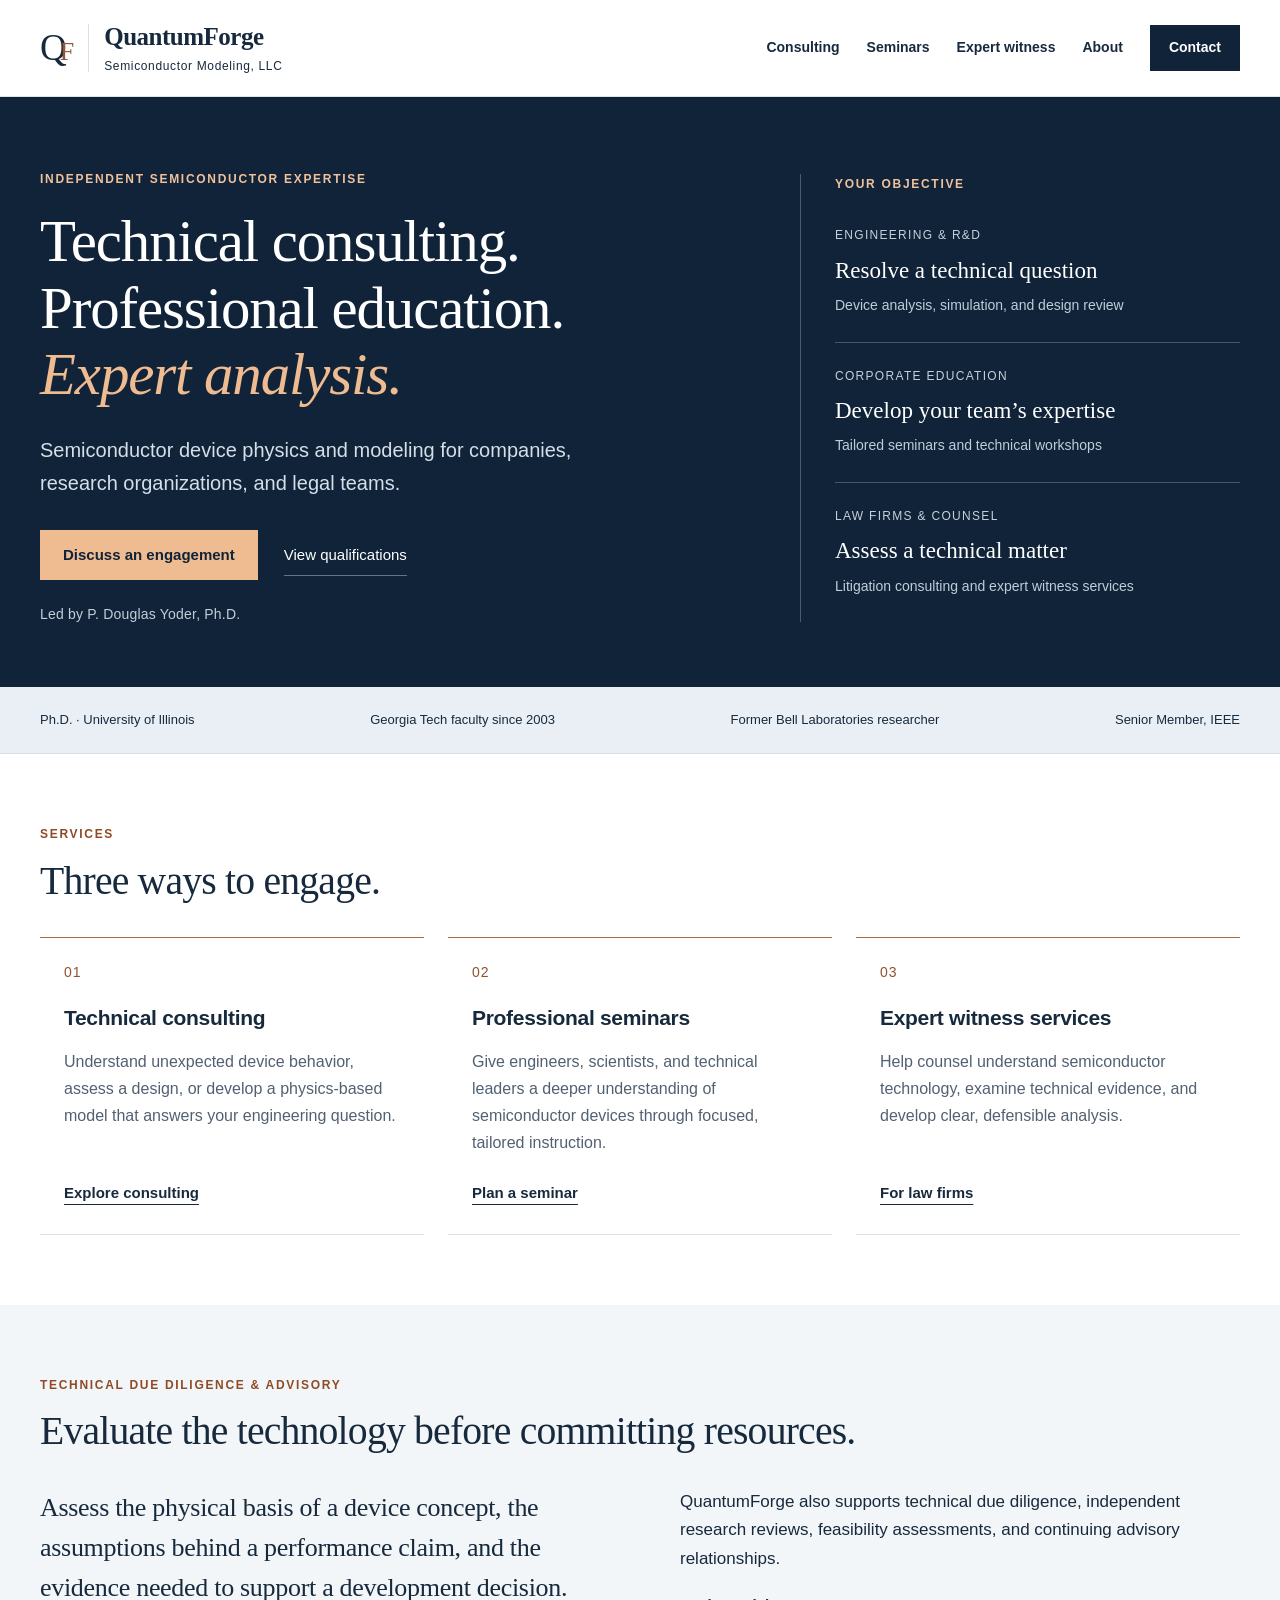
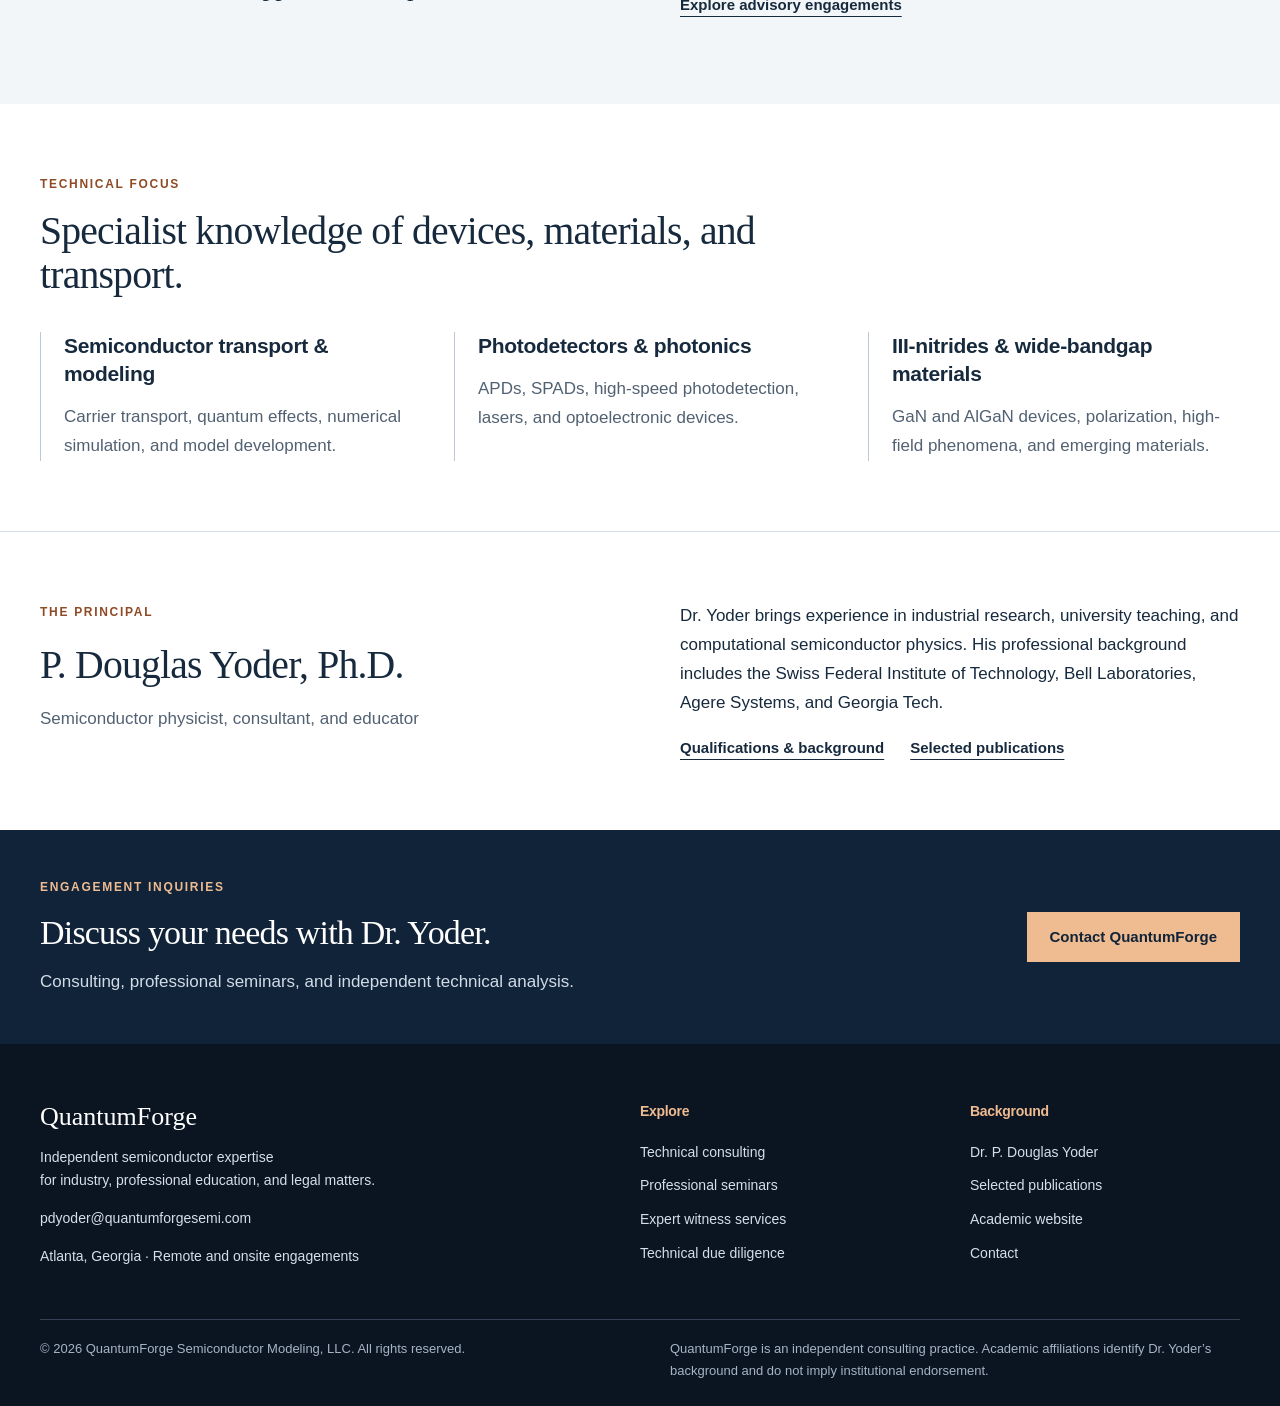
==== commit b7b5e750: "Update index.html" ====
--- a/index.html
+++ b/index.html
@@ -1 +1 @@
-<!doctype html><html lang="en"><head><meta charset="utf-8"><meta name="viewport" content="width=device-width,initial-scale=1"><title>Semiconductor Consulting, Seminars & Expert Witness Support | QuantumForge</title><meta name="description" content="Independent semiconductor consulting, professional seminars, technical due diligence, and expert witness support with Dr. P. Douglas Yoder."><link rel="canonical" href="https://quantumforgesemi.com/"><link rel="icon" href="assets/favicon.svg" type="image/svg+xml"><link rel="stylesheet" href="styles.css"><script src="site.js" defer></script></head><body><a class="skip" href="#main">Skip to content</a><header><div class="wrap header-inner"><a class="brand" href="index.html"><span class="mark" aria-hidden="true">QF</span><span><strong>QuantumForge</strong><small>Semiconductor Modeling, LLC</small></span></a><button class="menu-button" aria-expanded="false" aria-controls="main-nav">Menu</button><nav id="main-nav" aria-label="Main navigation"><a href="services.html">Consulting</a><a href="seminars.html">Seminars</a><a href="expert-witness.html">Expert witness</a><a href="about.html">About</a><a class="nav-contact" href="contact.html">Contact</a></nav></div></header><main id="main"><section class="hero home-hero"><div class="wrap hero-grid"><div class="hero-copy"><p class="eyebrow">Independent semiconductor expertise</p><h1>Technical consulting.<br>Professional education.<br><em>Expert analysis.</em></h1><p class="lead">Semiconductor device physics and modeling for companies, research organizations, and legal teams.</p><div class="actions"><a class="button" href="contact.html">Discuss an engagement</a><a class="secondary" href="about.html">View qualifications</a></div><p class="principal-line">Led by P. Douglas Yoder, Ph.D.</p></div><aside class="service-index" aria-label="Find the right service"><p class="eyebrow">Your objective</p><a href="services.html"><span class="service-kicker">Engineering &amp; R&amp;D</span><strong>Resolve a technical question</strong><span>Device analysis, simulation, and design review</span></a><a href="seminars.html"><span class="service-kicker">Corporate education</span><strong>Develop your team’s expertise</strong><span>Tailored seminars and technical workshops</span></a><a href="expert-witness.html"><span class="service-kicker">Law firms &amp; counsel</span><strong>Assess a technical matter</strong><span>Litigation consulting and expert witness services</span></a></aside></div></section><div class="credential-strip"><div class="wrap"><span>Ph.D. · University of Illinois</span><span>Georgia Tech faculty since 2003</span><span>Former Bell Laboratories researcher</span><span>Senior Member, IEEE</span></div></div><section class="section"><div class="wrap"><div class="section-heading"><p class="eyebrow">Services</p><h2>Three ways to engage.</h2></div><div class="cards"><article class="card"><span class="number">01</span><h3>Technical consulting</h3><p>Understand unexpected device behavior, assess a design, or develop a physics-based model that answers your engineering question.</p><a class="text-link" href="services.html">Explore consulting</a></article><article class="card"><span class="number">02</span><h3>Professional seminars</h3><p>Give engineers, scientists, and technical leaders a deeper understanding of semiconductor devices through focused, tailored instruction.</p><a class="text-link" href="seminars.html">Plan a seminar</a></article><article class="card"><span class="number">03</span><h3>Expert witness services</h3><p>Help counsel understand semiconductor technology, examine technical evidence, and develop clear, defensible analysis.</p><a class="text-link" href="expert-witness.html">For law firms</a></article></div></div></section><section class="section tinted"><div class="wrap"><div class="section-heading"><p class="eyebrow">Technical due diligence & advisory</p><h2>Evaluate the technology before committing resources.</h2></div><div class="split"><p class="large-copy">Assess the physical basis of a device concept, the assumptions behind a performance claim, and the evidence needed to support a development decision.</p><div><p>QuantumForge also supports technical due diligence, independent research reviews, feasibility assessments, and continuing advisory relationships.</p><a class="text-link" href="advisory.html">Explore advisory engagements</a></div></div></div></section><section class="section"><div class="wrap"><div class="section-heading"><p class="eyebrow">Technical focus</p><h2>Specialist knowledge of devices, materials, and transport.</h2></div><div class="expertise-grid"><div><h3>Semiconductor transport & modeling</h3><p>Carrier transport, quantum effects, numerical simulation, and model development.</p></div><div><h3>Photodetectors & photonics</h3><p>APDs, SPADs, high-speed photodetection, lasers, and optoelectronic devices.</p></div><div><h3>III-nitrides & wide-bandgap materials</h3><p>GaN and AlGaN devices, polarization, high-field phenomena, and emerging materials.</p></div></div></div></section><section class="section principal-section"><div class="wrap split"><div><p class="eyebrow">The principal</p><h2>P. Douglas Yoder, Ph.D.</h2><p class="principal-title">Semiconductor physicist, consultant, and educator</p></div><div><p>Dr. Yoder brings experience in industrial research, university teaching, and computational semiconductor physics. His professional background includes the Swiss Federal Institute of Technology, Bell Laboratories, Agere Systems, and Georgia Tech.</p><div class="actions"><a class="text-link" href="about.html">Qualifications &amp; background</a><a class="text-link" href="publications.html">Selected publications</a></div></div></div></section><section class="cta"><div class="wrap cta-inner"><div><p class="eyebrow">Engagement inquiries</p><h2>Discuss your needs with Dr. Yoder.</h2><p>Consulting, professional seminars, and independent technical analysis.</p></div><a class="button" href="contact.html">Contact QuantumForge</a></div></section></main><footer><div class="wrap footer-grid"><div><a class="brand footer-brand" href="index.html">QuantumForge</a><p>Independent semiconductor expertise<br>for industry, professional education, and legal matters.</p><a href="mailto:qfsm.contact@gmail.com">qfsm.contact@gmail.com</a><p>Atlanta, Georgia · Remote and onsite engagements</p></div><div><h3>Explore</h3><a href="services.html">Technical consulting</a><a href="seminars.html">Professional seminars</a><a href="expert-witness.html">Expert witness services</a><a href="advisory.html">Technical due diligence</a></div><div><h3>Background</h3><a href="about.html">Dr. P. Douglas Yoder</a><a href="publications.html">Selected publications</a><a href="https://yoder.ece.gatech.edu/">Academic website</a><a href="contact.html">Contact</a></div></div><div class="wrap fineprint"><p>© 2026 QuantumForge Semiconductor Modeling, LLC. All rights reserved.</p><p>QuantumForge is an independent consulting practice. Academic affiliations identify Dr. Yoder’s background and do not imply institutional endorsement.</p></div></footer></body></html>+<!doctype html><html lang="en"><head><meta charset="utf-8"><meta name="viewport" content="width=device-width,initial-scale=1"><title>Semiconductor Consulting, Seminars & Expert Witness Support | QuantumForge</title><meta name="description" content="Independent semiconductor consulting, professional seminars, technical due diligence, and expert witness support with Dr. P. Douglas Yoder."><link rel="canonical" href="https://quantumforgesemi.com/"><link rel="icon" href="assets/favicon.svg" type="image/svg+xml"><link rel="stylesheet" href="styles.css"><script src="site.js" defer></script></head><body><a class="skip" href="#main">Skip to content</a><header><div class="wrap header-inner"><a class="brand" href="index.html"><span class="mark" aria-hidden="true">QF</span><span><strong>QuantumForge</strong><small>Semiconductor Modeling, LLC</small></span></a><button class="menu-button" aria-expanded="false" aria-controls="main-nav">Menu</button><nav id="main-nav" aria-label="Main navigation"><a href="services.html">Consulting</a><a href="seminars.html">Seminars</a><a href="expert-witness.html">Expert witness</a><a href="about.html">About</a><a class="nav-contact" href="contact.html">Contact</a></nav></div></header><main id="main"><section class="hero home-hero"><div class="wrap hero-grid"><div class="hero-copy"><p class="eyebrow">Independent semiconductor expertise</p><h1>Technical consulting.<br>Professional education.<br><em>Expert analysis.</em></h1><p class="lead">Semiconductor device physics and modeling for companies, research organizations, and legal teams.</p><div class="actions"><a class="button" href="contact.html">Discuss an engagement</a><a class="secondary" href="about.html">View qualifications</a></div><p class="principal-line">Led by P. Douglas Yoder, Ph.D.</p></div><aside class="service-index" aria-label="Find the right service"><p class="eyebrow">Your objective</p><a href="services.html"><span class="service-kicker">Engineering &amp; R&amp;D</span><strong>Resolve a technical question</strong><span>Device analysis, simulation, and design review</span></a><a href="seminars.html"><span class="service-kicker">Corporate education</span><strong>Develop your team’s expertise</strong><span>Tailored seminars and technical workshops</span></a><a href="expert-witness.html"><span class="service-kicker">Law firms &amp; counsel</span><strong>Assess a technical matter</strong><span>Litigation consulting and expert witness services</span></a></aside></div></section><div class="credential-strip"><div class="wrap"><span>Ph.D. · University of Illinois</span><span>Georgia Tech faculty since 2003</span><span>Former Bell Laboratories researcher</span><span>Senior Member, IEEE</span></div></div><section class="section"><div class="wrap"><div class="section-heading"><p class="eyebrow">Services</p><h2>Three ways to engage.</h2></div><div class="cards"><article class="card"><span class="number">01</span><h3>Technical consulting</h3><p>Understand unexpected device behavior, assess a design, or develop a physics-based model that answers your engineering question.</p><a class="text-link" href="services.html">Explore consulting</a></article><article class="card"><span class="number">02</span><h3>Professional seminars</h3><p>Give engineers, scientists, and technical leaders a deeper understanding of semiconductor devices through focused, tailored instruction.</p><a class="text-link" href="seminars.html">Plan a seminar</a></article><article class="card"><span class="number">03</span><h3>Expert witness services</h3><p>Help counsel understand semiconductor technology, examine technical evidence, and develop clear, defensible analysis.</p><a class="text-link" href="expert-witness.html">For law firms</a></article></div></div></section><section class="section tinted"><div class="wrap"><div class="section-heading"><p class="eyebrow">Technical due diligence & advisory</p><h2>Evaluate the technology before committing resources.</h2></div><div class="split"><p class="large-copy">Assess the physical basis of a device concept, the assumptions behind a performance claim, and the evidence needed to support a development decision.</p><div><p>QuantumForge also supports technical due diligence, independent research reviews, feasibility assessments, and continuing advisory relationships.</p><a class="text-link" href="advisory.html">Explore advisory engagements</a></div></div></div></section><section class="section"><div class="wrap"><div class="section-heading"><p class="eyebrow">Technical focus</p><h2>Specialist knowledge of devices, materials, and transport.</h2></div><div class="expertise-grid"><div><h3>Semiconductor transport & modeling</h3><p>Carrier transport, quantum effects, numerical simulation, and model development.</p></div><div><h3>Photodetectors & photonics</h3><p>APDs, SPADs, high-speed photodetection, lasers, and optoelectronic devices.</p></div><div><h3>III-nitrides & wide-bandgap materials</h3><p>GaN and AlGaN devices, polarization, high-field phenomena, and emerging materials.</p></div></div></div></section><section class="section principal-section"><div class="wrap split"><div><p class="eyebrow">The principal</p><h2>P. Douglas Yoder, Ph.D.</h2><p class="principal-title">Semiconductor physicist, consultant, and educator</p></div><div><p>Dr. Yoder brings experience in industrial research, university teaching, and computational semiconductor physics. His professional background includes the Swiss Federal Institute of Technology, Bell Laboratories, Agere Systems, and Georgia Tech.</p><div class="actions"><a class="text-link" href="about.html">Qualifications &amp; background</a><a class="text-link" href="publications.html">Selected publications</a></div></div></div></section><section class="cta"><div class="wrap cta-inner"><div><p class="eyebrow">Engagement inquiries</p><h2>Discuss your needs with Dr. Yoder.</h2><p>Consulting, professional seminars, and independent technical analysis.</p></div><a class="button" href="contact.html">Contact QuantumForge</a></div></section></main><footer><div class="wrap footer-grid"><div><a class="brand footer-brand" href="index.html">QuantumForge</a><p>Independent semiconductor expertise<br>for industry, professional education, and legal matters.</p><a href="mailto:pdyoder@quantumforgesemi.com">pdyoder@quantumforgesemi.com</a><p>Atlanta, Georgia · Remote and onsite engagements</p></div><div><h3>Explore</h3><a href="services.html">Technical consulting</a><a href="seminars.html">Professional seminars</a><a href="expert-witness.html">Expert witness services</a><a href="advisory.html">Technical due diligence</a></div><div><h3>Background</h3><a href="about.html">Dr. P. Douglas Yoder</a><a href="publications.html">Selected publications</a><a href="https://yoder.ece.gatech.edu/">Academic website</a><a href="contact.html">Contact</a></div></div><div class="wrap fineprint"><p>© 2026 QuantumForge Semiconductor Modeling, LLC. All rights reserved.</p><p>QuantumForge is an independent consulting practice. Academic affiliations identify Dr. Yoder’s background and do not imply institutional endorsement.</p></div></footer></body></html>
